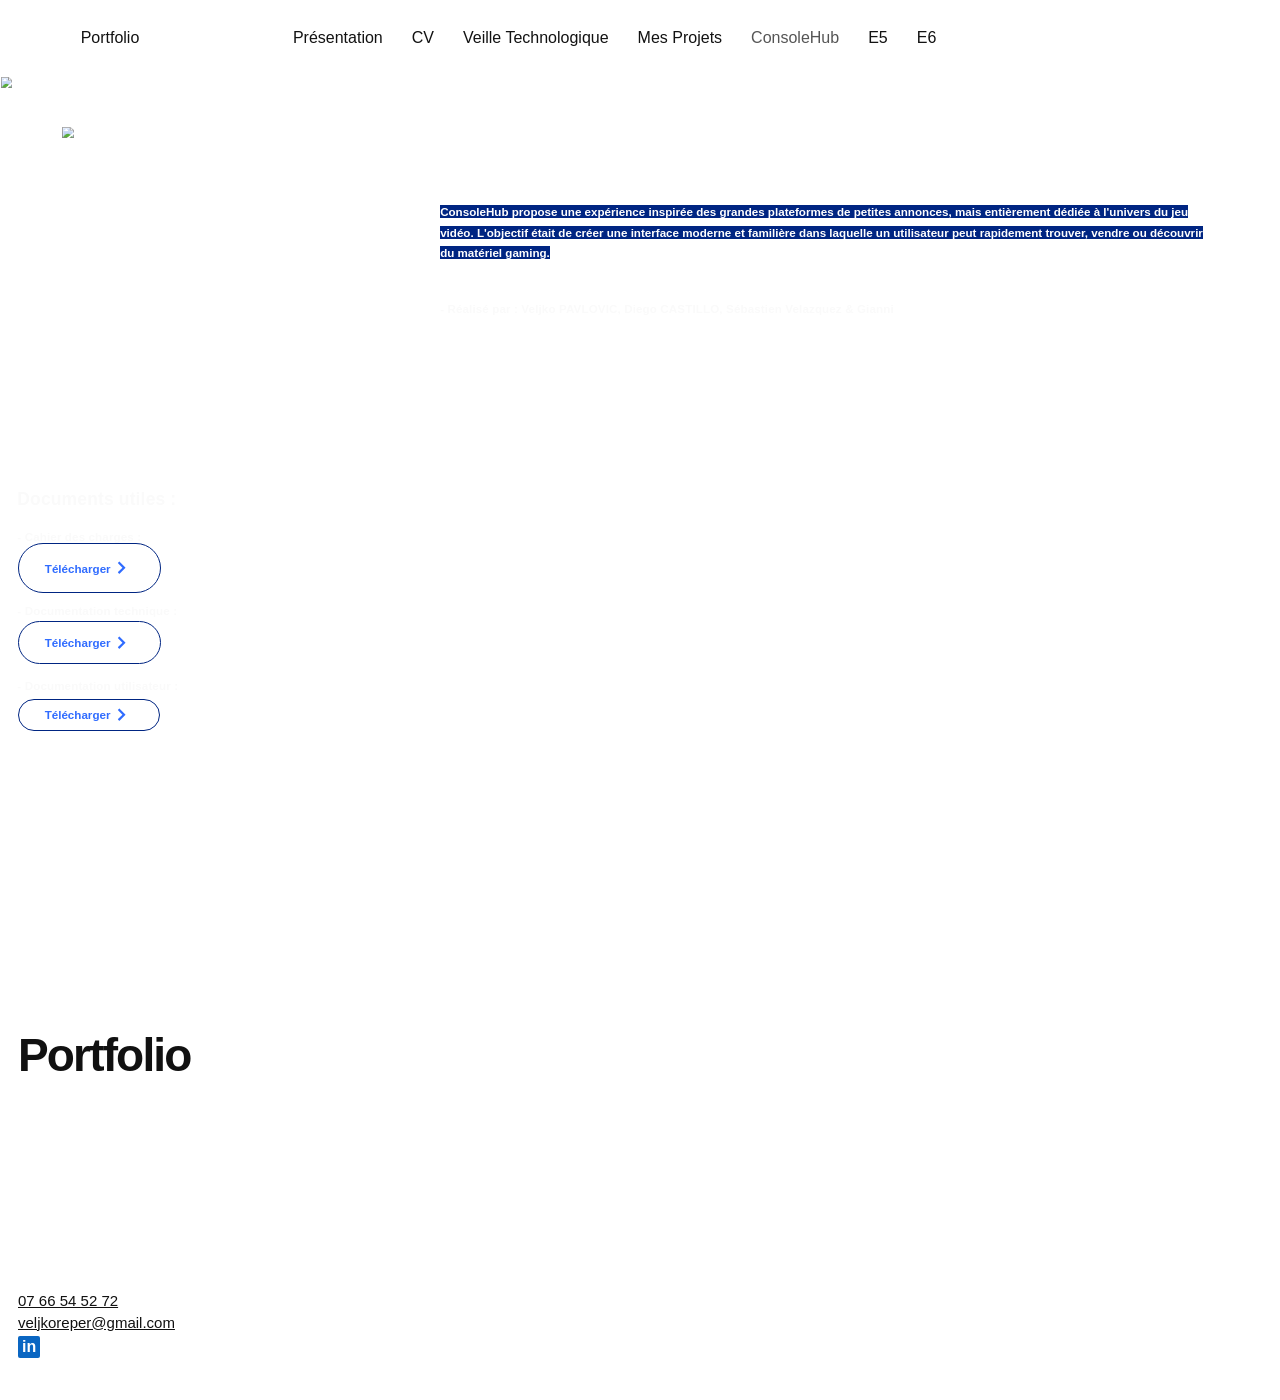
==== consolehub.html @ 5e4a65a6 "Ajouter les pages et les ressources du portfolio" ====
<!doctype html>
<html lang="fr">
<head>
  <meta charset="utf-8">
  <meta name="viewport" content="width=device-width, initial-scale=1">
  <title>ConsoleHub | Portfolio</title>
  <link rel="stylesheet" href="style.css">
  <script src="script.js" defer></script>
</head>
<body data-page="consolehub">
  <a class="skip" href="#contenu">Passer au contenu principal</a>
  <header class="site-header">
    <a class="brand" href="index.html">Portfolio</a>
    <button class="menu-toggle" aria-expanded="false" aria-controls="navigation" type="button" hidden>Menu</button>
    <nav id="navigation" aria-label="Navigation principale">
      <a href="index.html">Présentation</a>
      <a href="cv.html">CV</a>
      <a href="veille-technologique.html">Veille Technologique</a>
      <a href="mes-projets.html">Mes Projets</a>
      <a href="consolehub.html" aria-current="page">ConsoleHub</a>
      <details>
        <summary>E5</summary>
        <div class="submenu">
          <a href="entreprise.html">Présentation de l’entreprise</a>
          <a href="tableau-des-competences.html">Tableau des compétences</a>
        </div>
      </details>
      <details>
        <summary>E6</summary>
        <div class="submenu"><a href="missions.html">Missions</a></div>
      </details>
    </nav>
  </header>
  <main id="contenu" tabindex="-1">
    <h1 class="sr-only">ConsoleHub</h1>
    
    <section class="design-section" style="--section-h:1244px;--design-min:1762;background-color:rgba(0, 0, 0, 0)">
      <div class="design-stage">
        <div class="layout-item color layout-layer full-layer" style="--x:-632.5px;--y:0px;--w:1264.8px;--h:1244px">
  <div class="paint" style="background-color:rgb(255, 255, 255)"></div>
</div>
<div class="layout-item image layout-layer full-layer" style="--x:-632.5px;--y:0px;--w:1264.8px;--h:1244px">
  <img src="assets/media/illustration-dc05ee3cc.avif" alt="" style="background-color:rgba(0, 0, 0, 0);border-bottom:0px none rgb(0, 0, 0);border-left:0px none rgb(0, 0, 0);border-radius:0px;border-right:0px none rgb(0, 0, 0);border-top:0px none rgb(0, 0, 0);box-shadow:none;filter:none;object-fit:cover;object-position:50% 50%" decoding="async">
</div>
<div class="layout-item image" style="--row:690;--x:-796.6px;--y:69px;--w:600px;--h:295px">
  <img src="assets/media/illustration-bd08888b2.avif" alt="" style="background-color:rgba(0, 0, 0, 0);border-bottom:0px none rgb(0, 0, 0);border-left:0px none rgb(0, 0, 0);border-radius:0px;border-right:0px none rgb(0, 0, 0);border-top:0px none rgb(0, 0, 0);box-shadow:none;filter:none;object-fit:cover;object-position:50% 50%" decoding="async">
</div>
<div class="layout-item text" style="--row:1730;--x:-275.1px;--y:173px;--w:1057px;--h:86.4px">
  <div style="font-family:Arial, Helvetica, sans-serif;--font-size:10px;font-weight:400;font-style:normal;line-height:normal;letter-spacing:normal;text-align:start;text-decoration-line:none;text-transform:none;color:rgb(0, 0, 0);background-color:rgba(0, 0, 0, 0);white-space:normal;text-shadow:rgba(0, 0, 0, 0) 0px 0px 0px, rgba(0, 0, 0, 0) 0px 0px 0px;list-style-type:disc;padding-left:0px"><p style="font-family:madefor-text, helveticaneuew01-45ligh, helveticaneuew02-45ligh, helveticaneuew10-45ligh, sans-serif;--font-size:16px;line-height:28.8px;letter-spacing:-0.16px"><span style="font-weight:700"><span style="letter-spacing:normal"><span style="color:rgb(255, 255, 255)"><span style="background-color:rgb(0, 37, 130)">ConsoleHub propose une expérience inspirée des grandes plateformes de petites annonces, mais entièrement dédiée à l'univers du jeu vidéo. L'objectif était de créer une interface moderne et familière dans laquelle un utilisateur peut rapidement trouver, vendre ou découvrir du matériel gaming.</span></span></span></span></p></div>
</div>
<div class="layout-item text" style="--row:3104;--x:-275.1px;--y:310.4px;--w:675px;--h:21.6px">
  <div style="font-family:Arial, Helvetica, sans-serif;--font-size:10px;font-weight:400;font-style:normal;line-height:normal;letter-spacing:normal;text-align:start;text-decoration-line:none;text-transform:none;color:rgb(0, 0, 0);background-color:rgba(0, 0, 0, 0);white-space:normal;text-shadow:rgba(0, 0, 0, 0) 0px 0px 0px, rgba(0, 0, 0, 0) 0px 0px 0px;list-style-type:disc;padding-left:0px"><p style="font-family:familjen-grotesk, &quot;familjen grotesk&quot;, sans-serif;--font-size:16px;font-weight:700;line-height:20.8px;letter-spacing:-0.32px"><span style="color:rgb(250, 250, 250)"><span style="letter-spacing:0.16px"><span><span style="font-family:helvetica-w01-roman, helvetica-w02-roman, helvetica-lt-w10-roman, sans-serif">- Réalisé par : Veljko PAVLOVIC, Diego CASTILLO, Sébastien Velazquez &amp; Gianni</span></span></span></span></p></div>
</div>
<div class="layout-item text" style="--row:4640;--x:-857.1px;--y:464px;--w:1630px;--h:43.2px;--reveal-clip:polygon(0% 50%, 100% 50%, 100% 50%, 0% 50%)" data-motion="mask">
  <div style="font-family:Arial, Helvetica, sans-serif;--font-size:10px;font-weight:400;font-style:normal;line-height:normal;letter-spacing:normal;text-align:start;text-decoration-line:none;text-transform:none;color:rgb(0, 0, 0);background-color:rgba(0, 0, 0, 0);white-space:normal;text-shadow:rgba(0, 0, 0, 0) 0px 0px 0px, rgba(0, 0, 0, 0) 0px 0px 0px;list-style-type:disc;padding-left:0px"><p style="font-family:familjen-grotesk, &quot;familjen grotesk&quot;, sans-serif;--font-size:16px;font-weight:700;line-height:20.8px;letter-spacing:-0.32px"><span style="color:rgb(255, 255, 255)"><span style="letter-spacing:0.16px"><span><span style="font-family:helvetica-w01-roman, helvetica-w02-roman, helvetica-lt-w10-roman, sans-serif">ConsoleHub permet aux utilisateurs de publier et consulter des annonces de produits gaming, rechercher et filtrer des articles, ajouter des favoris et échanger directement avec les vendeurs grâce à une messagerie intégrée. Le site propose également des profils utilisateurs, un système d’avis et de notation ainsi qu’un système de signalement, le tout dans une interface moderne inspirée des plateformes de petites annonces.</span></span></span></span></p></div>
</div>
<div class="layout-item text" style="--row:5670;--x:-857.1px;--y:567px;--w:1630px;--h:32px">
  <div style="font-family:Arial, Helvetica, sans-serif;--font-size:10px;font-weight:400;font-style:normal;line-height:normal;letter-spacing:normal;text-align:start;text-decoration-line:none;text-transform:none;color:rgb(0, 0, 0);background-color:rgba(0, 0, 0, 0);white-space:normal;text-shadow:rgba(0, 0, 0, 0) 0px 0px 0px, rgba(0, 0, 0, 0) 0px 0px 0px;list-style-type:disc;padding-left:0px"><p style="font-family:familjen-grotesk, &quot;familjen grotesk&quot;, sans-serif;--font-size:24px;font-weight:700;line-height:31.2px;letter-spacing:-0.48px"><span style="color:rgb(250, 250, 250)"><span><span style="letter-spacing:0.24px"><span style="font-family:helvetica-w01-roman, helvetica-w02-roman, helvetica-lt-w10-roman, sans-serif">Documents utiles :</span></span></span></span></p></div>
</div>
<div class="layout-item text" style="--row:6230;--x:-857.1px;--y:623px;--w:372px;--h:21.6px">
  <div style="font-family:Arial, Helvetica, sans-serif;--font-size:10px;font-weight:400;font-style:normal;line-height:normal;letter-spacing:normal;text-align:start;text-decoration-line:none;text-transform:none;color:rgb(0, 0, 0);background-color:rgba(0, 0, 0, 0);white-space:normal;text-shadow:rgba(0, 0, 0, 0) 0px 0px 0px, rgba(0, 0, 0, 0) 0px 0px 0px;list-style-type:disc;padding-left:0px"><p style="font-family:familjen-grotesk, &quot;familjen grotesk&quot;, sans-serif;--font-size:16px;font-weight:700;line-height:20.8px;letter-spacing:-0.32px"><span style="color:rgb(250, 250, 250)"><span style="letter-spacing:0.16px"><span><span style="font-family:helvetica-w01-roman, helvetica-w02-roman, helvetica-lt-w10-roman, sans-serif">- Cahier des charges : </span></span></span></span></p></div>
</div>
<div class="layout-item button" style="--row:6429;--x:-856.7px;--y:642.9px;--w:197.4px;--h:69px">
  <a class="site-button" href="assets/documents/consolehub-cahier-des-charges.pdf" download style="background-color:rgb(255, 255, 255);border-bottom:1.6px solid rgb(0, 37, 130);border-left:1.6px solid rgb(0, 37, 130);border-radius:50px;border-right:1.6px solid rgb(0, 37, 130);border-top:1.6px solid rgb(0, 37, 130);box-shadow:none;color:#306cff;filter:none;font-family:helvetica-light, Arial, sans-serif;font-size:16px;font-style:normal;font-weight:700;letter-spacing:normal;line-height:normal;list-style-type:disc;object-fit:fill;object-position:50% 50%;padding-left:0px;text-align:start;text-decoration-line:none;text-shadow:none;text-transform:none;white-space:normal" aria-label="Télécharger">Télécharger<span class="button-icon" aria-hidden="true"><svg viewBox="0 0 60 60"><g><path d="M46.5 28.9L20.6 3c-.6-.6-1.6-.6-2.2 0l-4.8 4.8c-.6.6-.6 1.6 0 2.2l19.8 20-19.9 19.9c-.6.6-.6 1.6 0 2.2l4.8 4.8c.6.6 1.6.6 2.2 0l21-21 4.8-4.8c.8-.6.8-1.6.2-2.2z"></path></g></svg></span></a>
</div>
<div class="layout-item text" style="--row:7256;--x:-857.1px;--y:725.6px;--w:372px;--h:21.6px">
  <div style="font-family:Arial, Helvetica, sans-serif;--font-size:10px;font-weight:400;font-style:normal;line-height:normal;letter-spacing:normal;text-align:start;text-decoration-line:none;text-transform:none;color:rgb(0, 0, 0);background-color:rgba(0, 0, 0, 0);white-space:normal;text-shadow:rgba(0, 0, 0, 0) 0px 0px 0px, rgba(0, 0, 0, 0) 0px 0px 0px;list-style-type:disc;padding-left:0px"><p style="font-family:familjen-grotesk, &quot;familjen grotesk&quot;, sans-serif;--font-size:16px;font-weight:700;line-height:20.8px;letter-spacing:-0.32px"><span style="color:rgb(250, 250, 250)"><span style="letter-spacing:0.16px"><span><span style="font-family:helvetica-w01-roman, helvetica-w02-roman, helvetica-lt-w10-roman, sans-serif">- Documentation technique : </span></span></span></span></p></div>
</div>
<div class="layout-item button" style="--row:7506;--x:-856.5px;--y:750.6px;--w:196.5px;--h:58.4px">
  <a class="site-button" href="assets/documents/consolehub-documentation-technique.pdf" download style="background-color:rgb(255, 255, 255);border-bottom:1.6px solid rgb(0, 37, 130);border-left:1.6px solid rgb(0, 37, 130);border-radius:50px;border-right:1.6px solid rgb(0, 37, 130);border-top:1.6px solid rgb(0, 37, 130);box-shadow:none;color:#306cff;filter:none;font-family:helvetica-light, Arial, sans-serif;font-size:16px;font-style:normal;font-weight:700;letter-spacing:normal;line-height:normal;list-style-type:disc;object-fit:fill;object-position:50% 50%;padding-left:0px;text-align:start;text-decoration-line:none;text-shadow:none;text-transform:none;white-space:normal" aria-label="Télécharger">Télécharger<span class="button-icon" aria-hidden="true"><svg viewBox="0 0 60 60"><g><path d="M46.5 28.9L20.6 3c-.6-.6-1.6-.6-2.2 0l-4.8 4.8c-.6.6-.6 1.6 0 2.2l19.8 20-19.9 19.9c-.6.6-.6 1.6 0 2.2l4.8 4.8c.6.6 1.6.6 2.2 0l21-21 4.8-4.8c.8-.6.8-1.6.2-2.2z"></path></g></svg></span></a>
</div>
<div class="layout-item text" style="--row:8282;--x:-857.1px;--y:828.2px;--w:372px;--h:21.6px">
  <div style="font-family:Arial, Helvetica, sans-serif;--font-size:10px;font-weight:400;font-style:normal;line-height:normal;letter-spacing:normal;text-align:start;text-decoration-line:none;text-transform:none;color:rgb(0, 0, 0);background-color:rgba(0, 0, 0, 0);white-space:normal;text-shadow:rgba(0, 0, 0, 0) 0px 0px 0px, rgba(0, 0, 0, 0) 0px 0px 0px;list-style-type:disc;padding-left:0px"><p style="font-family:familjen-grotesk, &quot;familjen grotesk&quot;, sans-serif;--font-size:16px;font-weight:700;line-height:20.8px;letter-spacing:-0.32px"><span style="color:rgb(250, 250, 250)"><span style="letter-spacing:0.16px"><span><span style="font-family:helvetica-w01-roman, helvetica-w02-roman, helvetica-lt-w10-roman, sans-serif">- Documentation utilisateur : </span></span></span></span></p></div>
</div>
<div class="layout-item button" style="--row:8572;--x:-855.8px;--y:857.2px;--w:195.1px;--h:44.4px">
  <a class="site-button" href="assets/documents/consolehub-documentation-utilisateur.pdf" download style="background-color:rgb(255, 255, 255);border-bottom:1.6px solid rgb(0, 37, 130);border-left:1.6px solid rgb(0, 37, 130);border-radius:50px;border-right:1.6px solid rgb(0, 37, 130);border-top:1.6px solid rgb(0, 37, 130);box-shadow:none;color:#306cff;filter:none;font-family:helvetica-light, Arial, sans-serif;font-size:16px;font-style:normal;font-weight:700;letter-spacing:normal;line-height:normal;list-style-type:disc;object-fit:fill;object-position:50% 50%;padding-left:0px;text-align:start;text-decoration-line:none;text-shadow:none;text-transform:none;white-space:normal" aria-label="Télécharger">Télécharger<span class="button-icon" aria-hidden="true"><svg viewBox="0 0 60 60"><g><path d="M46.5 28.9L20.6 3c-.6-.6-1.6-.6-2.2 0l-4.8 4.8c-.6.6-.6 1.6 0 2.2l19.8 20-19.9 19.9c-.6.6-.6 1.6 0 2.2l4.8 4.8c.6.6 1.6.6 2.2 0l21-21 4.8-4.8c.8-.6.8-1.6.2-2.2z"></path></g></svg></span></a>
</div>
      </div>
      
    </section>
  </main>
  <footer class="site-footer">
    <a class="footer-brand" href="index.html">Portfolio</a>
    <address>
      <a href="tel:+33766545272">07 66 54 52 72</a>
      <a href="mailto:veljkoreper@gmail.com">veljkoreper@gmail.com</a>
      <a class="linkedin" href="https://www.linkedin.com/in/veljko-pavlovic-36444b308" aria-label="LinkedIn">in</a>
    </address>
  </footer>
</body>
</html>
---- style.css ----
@font-face {
  font-family: madefor-text;
  src: url("assets/fonts/madefor-text.woff2") format("woff2");
  font-weight: 100 900;
  font-display: swap;
}
@font-face {
  font-family: madefor-text-mediumbold;
  src: url("assets/fonts/madefor-text.woff2") format("woff2");
  font-weight: 500 900;
  font-display: swap;
}
@font-face {
  font-family: familjen-grotesk;
  src: url("assets/fonts/familjen-grotesk.woff2") format("woff2");
  font-weight: 400 700;
  font-display: swap;
}
@font-face {
  font-family: helvetica-w01-roman;
  src: url("assets/fonts/helvetica-roman.woff2") format("woff2");
  font-display: swap;
}
@font-face {
  font-family: helvetica-light;
  src: url("assets/fonts/helvetica-light.woff2") format("woff2");
  font-display: swap;
}
@font-face {
  font-family: avenir-light;
  src: url("assets/fonts/avenir-light.woff2") format("woff2");
  font-display: swap;
}
@font-face {
  font-family: alfabet;
  src: url("assets/fonts/alfabet.woff2") format("woff2");
  font-display: swap;
}
@font-face {
  font-family: wfont_a9ff3b_88119413f76a4700a45a5d8cf83cc00e;
  src: url("assets/fonts/homelab.woff2") format("woff2");
  font-display: swap;
}
:root {
  color: #121212;
  background: #fff;
  font-family: madefor-text, "Segoe UI", Arial, sans-serif;
  --header-side: clamp(18px, 6.3vw, 104px);
  --focus: #0a61aa;
  --motion-time: 700ms;
}
* { box-sizing: border-box; }
body { margin: 0; }
[hidden] { display: none !important; }
:focus-visible { outline: 2px solid var(--focus); outline-offset: 4px; }
a { color: inherit; }
button, summary { cursor: pointer; font: inherit; }
svg { display: block; }
.sr-only, .skip:not(:focus) {
  position: absolute; width: 1px; height: 1px; overflow: hidden;
  clip-path: inset(50%); white-space: nowrap;
}
.skip:focus {
  position: absolute; z-index: 10; inset: 8px auto auto 8px;
  padding: 12px; background: #fff;
}
.site-header {
  position: relative; z-index: 5; background: #fff;
  display: flex; align-items: center; column-gap: clamp(42px, 12vw, 195px);
  min-height: 76px; padding: 18px var(--header-side);
}
.brand, .site-header nav a, .site-header summary {
  text-decoration: none; white-space: nowrap;
  transition: color 180ms ease;
}
.site-header nav a:hover, .site-header nav a[aria-current], .site-header summary:hover,
.site-header details:has([aria-current]) summary { color: #555; }
.site-header nav { display: flex; flex-wrap: wrap; gap: 12px 29px; align-items: center; }
.site-header details { position: relative; }
.site-header summary { list-style: none; }
.site-header summary::-webkit-details-marker { display: none; }
.submenu {
  position: absolute; top: calc(100% + 13px); right: 0;
  background: #fff; box-shadow: 0 5px 18px #0002;
  padding: 7px 0; min-width: 130px; z-index: 1;
}
.submenu a { display: block; padding: 9px 15px; }
.submenu a:hover { background: #f8f8f8; }
.menu-toggle { border: 1px solid #ccc; background: #fff; padding: 7px 12px; border-radius: 4px; }
.design-section { position: relative; overflow: clip; }
.design-stage {
  position: relative; width: 100%; height: var(--section-h);
  isolation: isolate; zoom: var(--stage-zoom, 1);
}
.layout-item {
  position: absolute;
  left: calc(50% + var(--x)); top: var(--y);
  width: var(--w); height: var(--h);
}
.layout-layer { z-index: -1; pointer-events: none; }
.full-layer { left: 0; width: 100%; }
.layout-item :is(img, video, object, .paint, .shape-fill, .vector, .photo-button) {
  display: block; width: 100%; height: 100%;
}
.layout-item svg { width: 100%; height: 100%; }
.layout-item :is(img, video) { object-fit: cover; }
body[data-page="accueil"] .layout-item.image:not(.layout-layer) {
  border: 2px solid #fff; border-radius: 4px; box-shadow: 0 8px 22px #0009;
}
@media (min-width: 701px) {
  body[data-page="missions"] .design-section:first-of-type .layout-item.image:not(.layout-layer) {
    left: clamp(12px, calc(50% + var(--x)), calc(100% - var(--w) - 12px));
  }
}
.layout-item.text { line-height: normal; }
.layout-item.text :is(h1,h2,h3,h4,h5,h6,p,ul,ol,li,blockquote) { margin: 0; }
.layout-item.text [style*="--font-size"], .project-mobile [style*="--font-size"] {
  font-size: min(var(--font-size), var(--font-limit, 250px));
}
.layout-item.text :is(ul,ol) { padding-inline-start: 1.2em; }
.layout-item.text a:hover { text-decoration: underline; }
.site-button {
  display: flex; align-items: center; justify-content: center; gap: .35em;
  width: 100%; height: 100%; padding: 0 8px;
  transition: filter 170ms ease, transform 170ms ease;
  text-decoration: none;
}
a.site-button:hover { filter: brightness(1.12); transform: translateY(-1px); }
.site-button > svg, .site-button .button-icon { width: 1.15em; height: 1.15em; }
.site-button[download] svg path { fill: currentColor; }
.photo-button { padding: 0; border: 0; background: transparent; cursor: zoom-in; }
.photo-button img { transition: filter 250ms ease; }
.photo-button:hover img { filter: brightness(.88); }
.site-footer {
  min-height: 420px; padding: 48px 18px 42px; color: #111;
  display: flex; flex-direction: column; justify-content: space-between;
}
.footer-brand { width: fit-content; text-decoration: none; font-size: 46px; font-weight: 650; letter-spacing: -.04em; }
.site-footer address { display: flex; flex-direction: column; gap: 5px; align-items: flex-start; font-size: 15px; font-style: normal; }
.linkedin { background: #0a66c2; color: #fff; font: 700 16px Arial,sans-serif; text-decoration: none; padding: 2px 4px; border-radius: 2px; }
.project-mobile { display: none; }

[data-motion] {
  transition: opacity var(--motion-time) ease, transform var(--motion-time) cubic-bezier(.2,.75,.23,1), clip-path var(--motion-time) cubic-bezier(.2,.75,.23,1);
}
[data-motion].waiting { opacity: 0; }
[data-motion="mask"].waiting { clip-path: var(--reveal-clip); transform: translateY(var(--reveal-y, 0)); }
[data-motion="mask"] { clip-path: polygon(0 0,100% 0,100% 100%,0 100%); }
[data-motion="flip"].waiting { transform: perspective(650px) rotateX(var(--tilt, -90deg)); transform-origin: center top; }
[data-motion="slide"].waiting { transform: translateX(var(--shift, -44px)); }
[data-motion="zoom"].waiting { transform: scale(.91); }
[data-motion="fade"].waiting { transform: translateY(13px); }

.lightbox {
  width: min(100%, 1240px); height: min(100%, 900px); max-height: 100%; max-width: 100%;
  padding: clamp(20px, 5vw, 64px); border: 0; background: #161616;
  color: #fff; overflow: hidden;
}
.lightbox[open] { display: grid; grid-template-columns: auto minmax(0, 1fr) auto; align-items: center; gap: 12px; }
.lightbox::backdrop { background: #090909db; }
.lightbox form { display: contents; }
.lightbox figure { display: grid; justify-items: center; grid-template-rows: minmax(0,1fr) auto; margin: 0; height: 100%; min-height: 0; }
.lightbox img { display: block; width: 100%; height: 100%; object-fit: contain; }
.lightbox figcaption { margin-top: 8px; }
.lightbox button { background: transparent; color: white; border: 0; font-size: 36px; line-height: 1; }
.close-photo { position: absolute; top: 12px; right: 16px; }
body:has(.lightbox[open]) { overflow: hidden; }

@media (max-width: 860px) {
  .site-header { min-height: 62px; flex-wrap: wrap; justify-content: space-between; gap: 12px; }
  .site-header nav { width: 100%; flex-direction: column; align-items: flex-start; gap: 15px; padding: 10px 0; }
  .submenu { position: static; box-shadow: none; padding: 5px 0 0 12px; }
  .submenu a { padding: 7px 4px; }
}
@media (max-width: 700px) {
  .design-stage {
    --font-limit: 34px;
    height: auto; min-height: 0; padding: 27px 19px; zoom: 1;
    display: flex; flex-direction: column; align-items: center; gap: 15px;
  }
  .layout-item {
    position: relative; left: auto; top: auto; width: min(100%,var(--w)); height: auto;
    max-width: 100%; order: var(--row, 0); flex: 0 0 auto;
  }
  .layout-item.image img { height: auto; max-height: 460px; object-fit: contain; }
  .layout-item.image.gallery-photo img { max-height: 75vh; }
  .layout-item.frame { height: min(620px, 75vh); }
  .layout-item.svg { aspect-ratio: auto; width: min(12vw,var(--w)); height: min(10vw,var(--h)); }
  .layout-item.shape, .layout-layer:not(.full-layer) { display: none; }
  .layout-item.button { height: max(42px, var(--h)); width: min(100%, max(var(--w), 145px)); align-self: center; }
  .layout-item.button:has(span.site-button) { display: none; }
  .layout-layer.full-layer {
    position: absolute; inset: 0; width: 100%; height: 100%; max-width: none;
  }
  .layout-layer.full-layer img { height: 100%; max-height: none; object-fit: cover; }
  .media-banner .design-stage { min-height: clamp(150px, 36vw, 320px); }
  body[data-page="consolehub"] .design-stage { background: #111; }
  body[data-page="consolehub"] .layout-layer.full-layer.image { opacity: .38; }
  .project-section .design-stage { display: none; }
  .project-mobile { display: block; padding: 28px 18px; --font-limit: 30px; }
  .project-grid { display: grid; grid-template-columns: repeat(2, minmax(0,1fr)); gap: 10px; }
  .project-cell {
    position: relative; display: grid; place-items: center; aspect-ratio: 4/3;
    background: #002582; color: #fff; text-decoration: none; font-weight: bold; overflow: hidden;
  }
  .project-cell img { position: absolute; inset: 0; width: 100%; height: 100%; object-fit: cover; }
  .project-cell span { z-index: 1; text-shadow: 0 1px 7px #000; }
  .project-cell.empty { background: #f4f4f4; }
  .site-footer { min-height: 260px; }
  .footer-brand { font-size: 35px; }
}
@media (prefers-reduced-motion: reduce) {
  *, *::before, *::after { animation: none !important; transition: none !important; }
  [data-motion].waiting { opacity: 1; clip-path: none; transform: none; }
}
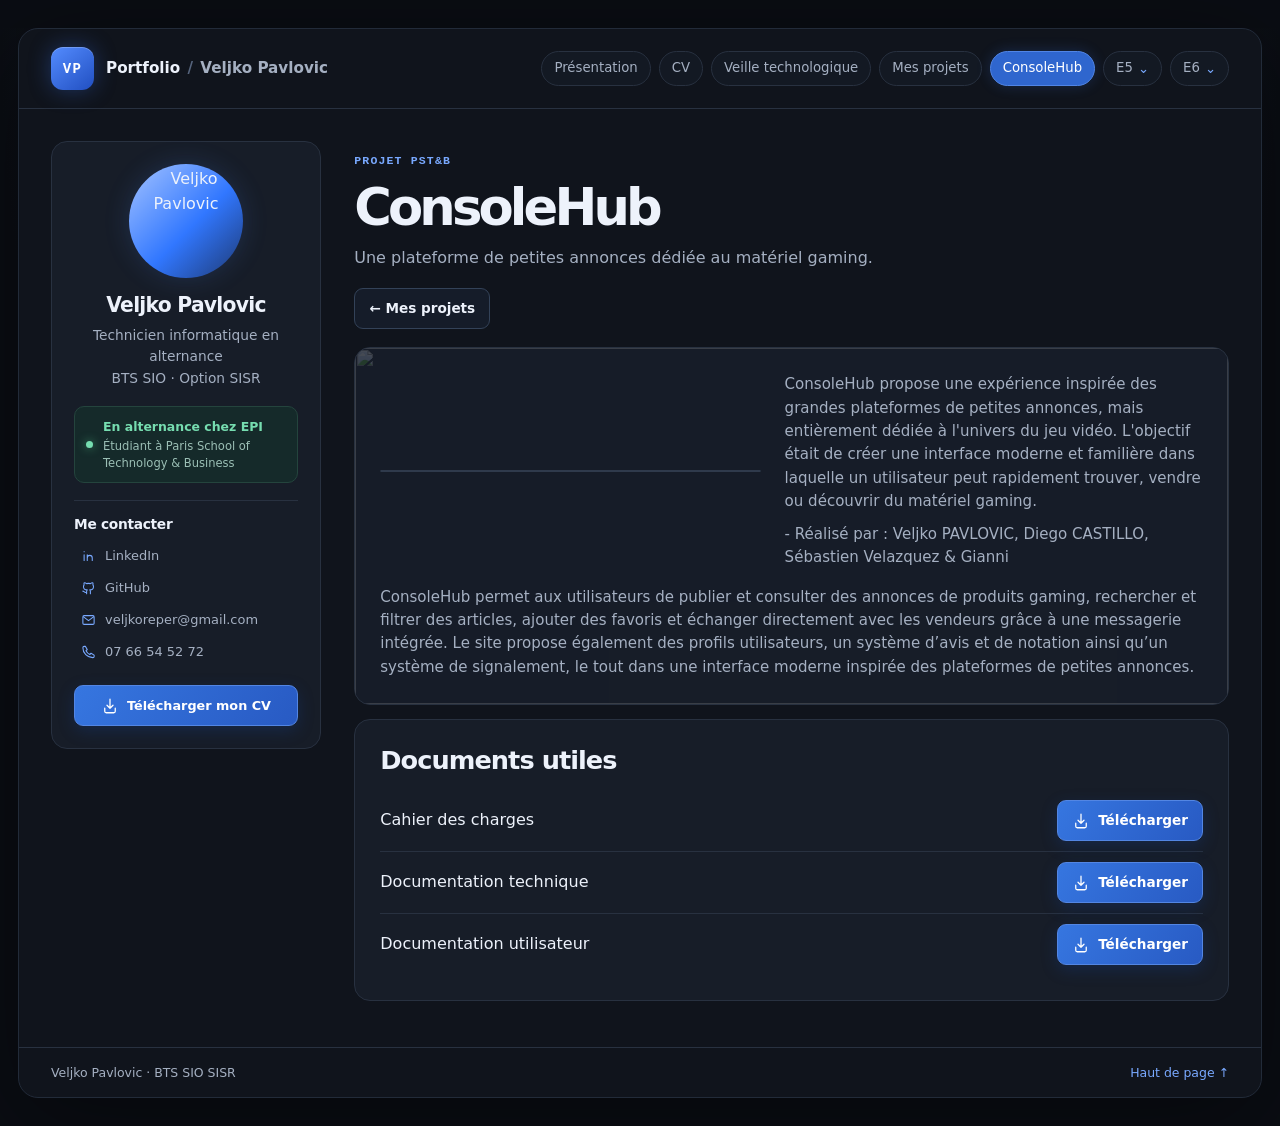
==== commit ee4a3b1f: "Publier la refonte du portfolio et les visuels contextualisés" ====
--- a/consolehub.html
+++ b/consolehub.html
@@ -3,89 +3,63 @@
 <head>
   <meta charset="utf-8">
   <meta name="viewport" content="width=device-width, initial-scale=1">
-  <title>ConsoleHub | Portfolio</title>
+  <meta name="theme-color" content="#0a0d13">
+  <meta name="description" content="Portfolio de Veljko Pavlovic, alternant technicien informatique et étudiant en BTS SIO option SISR.">
+  <title>ConsoleHub | Veljko Pavlovic</title>
   <link rel="stylesheet" href="style.css">
   <script src="script.js" defer></script>
 </head>
-<body data-page="consolehub">
-  <a class="skip" href="#contenu">Passer au contenu principal</a>
-  <header class="site-header">
-    <a class="brand" href="index.html">Portfolio</a>
-    <button class="menu-toggle" aria-expanded="false" aria-controls="navigation" type="button" hidden>Menu</button>
-    <nav id="navigation" aria-label="Navigation principale">
-      <a href="index.html">Présentation</a>
-      <a href="cv.html">CV</a>
-      <a href="veille-technologique.html">Veille Technologique</a>
-      <a href="mes-projets.html">Mes Projets</a>
-      <a href="consolehub.html" aria-current="page">ConsoleHub</a>
-      <details>
-        <summary>E5</summary>
-        <div class="submenu">
-          <a href="entreprise.html">Présentation de l’entreprise</a>
-          <a href="tableau-des-competences.html">Tableau des compétences</a>
-        </div>
-      </details>
-      <details>
-        <summary>E6</summary>
-        <div class="submenu"><a href="missions.html">Missions</a></div>
-      </details>
-    </nav>
-  </header>
-  <main id="contenu" tabindex="-1">
-    <h1 class="sr-only">ConsoleHub</h1>
-    
-    <section class="design-section" style="--section-h:1244px;--design-min:1762;background-color:rgba(0, 0, 0, 0)">
-      <div class="design-stage">
-        <div class="layout-item color layout-layer full-layer" style="--x:-632.5px;--y:0px;--w:1264.8px;--h:1244px">
-  <div class="paint" style="background-color:rgb(255, 255, 255)"></div>
-</div>
-<div class="layout-item image layout-layer full-layer" style="--x:-632.5px;--y:0px;--w:1264.8px;--h:1244px">
-  <img src="assets/media/illustration-dc05ee3cc.avif" alt="" style="background-color:rgba(0, 0, 0, 0);border-bottom:0px none rgb(0, 0, 0);border-left:0px none rgb(0, 0, 0);border-radius:0px;border-right:0px none rgb(0, 0, 0);border-top:0px none rgb(0, 0, 0);box-shadow:none;filter:none;object-fit:cover;object-position:50% 50%" decoding="async">
-</div>
-<div class="layout-item image" style="--row:690;--x:-796.6px;--y:69px;--w:600px;--h:295px">
-  <img src="assets/media/illustration-bd08888b2.avif" alt="" style="background-color:rgba(0, 0, 0, 0);border-bottom:0px none rgb(0, 0, 0);border-left:0px none rgb(0, 0, 0);border-radius:0px;border-right:0px none rgb(0, 0, 0);border-top:0px none rgb(0, 0, 0);box-shadow:none;filter:none;object-fit:cover;object-position:50% 50%" decoding="async">
-</div>
-<div class="layout-item text" style="--row:1730;--x:-275.1px;--y:173px;--w:1057px;--h:86.4px">
-  <div style="font-family:Arial, Helvetica, sans-serif;--font-size:10px;font-weight:400;font-style:normal;line-height:normal;letter-spacing:normal;text-align:start;text-decoration-line:none;text-transform:none;color:rgb(0, 0, 0);background-color:rgba(0, 0, 0, 0);white-space:normal;text-shadow:rgba(0, 0, 0, 0) 0px 0px 0px, rgba(0, 0, 0, 0) 0px 0px 0px;list-style-type:disc;padding-left:0px"><p style="font-family:madefor-text, helveticaneuew01-45ligh, helveticaneuew02-45ligh, helveticaneuew10-45ligh, sans-serif;--font-size:16px;line-height:28.8px;letter-spacing:-0.16px"><span style="font-weight:700"><span style="letter-spacing:normal"><span style="color:rgb(255, 255, 255)"><span style="background-color:rgb(0, 37, 130)">ConsoleHub propose une expérience inspirée des grandes plateformes de petites annonces, mais entièrement dédiée à l'univers du jeu vidéo. L'objectif était de créer une interface moderne et familière dans laquelle un utilisateur peut rapidement trouver, vendre ou découvrir du matériel gaming.</span></span></span></span></p></div>
-</div>
-<div class="layout-item text" style="--row:3104;--x:-275.1px;--y:310.4px;--w:675px;--h:21.6px">
-  <div style="font-family:Arial, Helvetica, sans-serif;--font-size:10px;font-weight:400;font-style:normal;line-height:normal;letter-spacing:normal;text-align:start;text-decoration-line:none;text-transform:none;color:rgb(0, 0, 0);background-color:rgba(0, 0, 0, 0);white-space:normal;text-shadow:rgba(0, 0, 0, 0) 0px 0px 0px, rgba(0, 0, 0, 0) 0px 0px 0px;list-style-type:disc;padding-left:0px"><p style="font-family:familjen-grotesk, &quot;familjen grotesk&quot;, sans-serif;--font-size:16px;font-weight:700;line-height:20.8px;letter-spacing:-0.32px"><span style="color:rgb(250, 250, 250)"><span style="letter-spacing:0.16px"><span><span style="font-family:helvetica-w01-roman, helvetica-w02-roman, helvetica-lt-w10-roman, sans-serif">- Réalisé par : Veljko PAVLOVIC, Diego CASTILLO, Sébastien Velazquez &amp; Gianni</span></span></span></span></p></div>
-</div>
-<div class="layout-item text" style="--row:4640;--x:-857.1px;--y:464px;--w:1630px;--h:43.2px;--reveal-clip:polygon(0% 50%, 100% 50%, 100% 50%, 0% 50%)" data-motion="mask">
-  <div style="font-family:Arial, Helvetica, sans-serif;--font-size:10px;font-weight:400;font-style:normal;line-height:normal;letter-spacing:normal;text-align:start;text-decoration-line:none;text-transform:none;color:rgb(0, 0, 0);background-color:rgba(0, 0, 0, 0);white-space:normal;text-shadow:rgba(0, 0, 0, 0) 0px 0px 0px, rgba(0, 0, 0, 0) 0px 0px 0px;list-style-type:disc;padding-left:0px"><p style="font-family:familjen-grotesk, &quot;familjen grotesk&quot;, sans-serif;--font-size:16px;font-weight:700;line-height:20.8px;letter-spacing:-0.32px"><span style="color:rgb(255, 255, 255)"><span style="letter-spacing:0.16px"><span><span style="font-family:helvetica-w01-roman, helvetica-w02-roman, helvetica-lt-w10-roman, sans-serif">ConsoleHub permet aux utilisateurs de publier et consulter des annonces de produits gaming, rechercher et filtrer des articles, ajouter des favoris et échanger directement avec les vendeurs grâce à une messagerie intégrée. Le site propose également des profils utilisateurs, un système d’avis et de notation ainsi qu’un système de signalement, le tout dans une interface moderne inspirée des plateformes de petites annonces.</span></span></span></span></p></div>
-</div>
-<div class="layout-item text" style="--row:5670;--x:-857.1px;--y:567px;--w:1630px;--h:32px">
-  <div style="font-family:Arial, Helvetica, sans-serif;--font-size:10px;font-weight:400;font-style:normal;line-height:normal;letter-spacing:normal;text-align:start;text-decoration-line:none;text-transform:none;color:rgb(0, 0, 0);background-color:rgba(0, 0, 0, 0);white-space:normal;text-shadow:rgba(0, 0, 0, 0) 0px 0px 0px, rgba(0, 0, 0, 0) 0px 0px 0px;list-style-type:disc;padding-left:0px"><p style="font-family:familjen-grotesk, &quot;familjen grotesk&quot;, sans-serif;--font-size:24px;font-weight:700;line-height:31.2px;letter-spacing:-0.48px"><span style="color:rgb(250, 250, 250)"><span><span style="letter-spacing:0.24px"><span style="font-family:helvetica-w01-roman, helvetica-w02-roman, helvetica-lt-w10-roman, sans-serif">Documents utiles :</span></span></span></span></p></div>
-</div>
-<div class="layout-item text" style="--row:6230;--x:-857.1px;--y:623px;--w:372px;--h:21.6px">
-  <div style="font-family:Arial, Helvetica, sans-serif;--font-size:10px;font-weight:400;font-style:normal;line-height:normal;letter-spacing:normal;text-align:start;text-decoration-line:none;text-transform:none;color:rgb(0, 0, 0);background-color:rgba(0, 0, 0, 0);white-space:normal;text-shadow:rgba(0, 0, 0, 0) 0px 0px 0px, rgba(0, 0, 0, 0) 0px 0px 0px;list-style-type:disc;padding-left:0px"><p style="font-family:familjen-grotesk, &quot;familjen grotesk&quot;, sans-serif;--font-size:16px;font-weight:700;line-height:20.8px;letter-spacing:-0.32px"><span style="color:rgb(250, 250, 250)"><span style="letter-spacing:0.16px"><span><span style="font-family:helvetica-w01-roman, helvetica-w02-roman, helvetica-lt-w10-roman, sans-serif">- Cahier des charges : </span></span></span></span></p></div>
-</div>
-<div class="layout-item button" style="--row:6429;--x:-856.7px;--y:642.9px;--w:197.4px;--h:69px">
-  <a class="site-button" href="assets/documents/consolehub-cahier-des-charges.pdf" download style="background-color:rgb(255, 255, 255);border-bottom:1.6px solid rgb(0, 37, 130);border-left:1.6px solid rgb(0, 37, 130);border-radius:50px;border-right:1.6px solid rgb(0, 37, 130);border-top:1.6px solid rgb(0, 37, 130);box-shadow:none;color:#306cff;filter:none;font-family:helvetica-light, Arial, sans-serif;font-size:16px;font-style:normal;font-weight:700;letter-spacing:normal;line-height:normal;list-style-type:disc;object-fit:fill;object-position:50% 50%;padding-left:0px;text-align:start;text-decoration-line:none;text-shadow:none;text-transform:none;white-space:normal" aria-label="Télécharger">Télécharger<span class="button-icon" aria-hidden="true"><svg viewBox="0 0 60 60"><g><path d="M46.5 28.9L20.6 3c-.6-.6-1.6-.6-2.2 0l-4.8 4.8c-.6.6-.6 1.6 0 2.2l19.8 20-19.9 19.9c-.6.6-.6 1.6 0 2.2l4.8 4.8c.6.6 1.6.6 2.2 0l21-21 4.8-4.8c.8-.6.8-1.6.2-2.2z"></path></g></svg></span></a>
-</div>
-<div class="layout-item text" style="--row:7256;--x:-857.1px;--y:725.6px;--w:372px;--h:21.6px">
-  <div style="font-family:Arial, Helvetica, sans-serif;--font-size:10px;font-weight:400;font-style:normal;line-height:normal;letter-spacing:normal;text-align:start;text-decoration-line:none;text-transform:none;color:rgb(0, 0, 0);background-color:rgba(0, 0, 0, 0);white-space:normal;text-shadow:rgba(0, 0, 0, 0) 0px 0px 0px, rgba(0, 0, 0, 0) 0px 0px 0px;list-style-type:disc;padding-left:0px"><p style="font-family:familjen-grotesk, &quot;familjen grotesk&quot;, sans-serif;--font-size:16px;font-weight:700;line-height:20.8px;letter-spacing:-0.32px"><span style="color:rgb(250, 250, 250)"><span style="letter-spacing:0.16px"><span><span style="font-family:helvetica-w01-roman, helvetica-w02-roman, helvetica-lt-w10-roman, sans-serif">- Documentation technique : </span></span></span></span></p></div>
-</div>
-<div class="layout-item button" style="--row:7506;--x:-856.5px;--y:750.6px;--w:196.5px;--h:58.4px">
-  <a class="site-button" href="assets/documents/consolehub-documentation-technique.pdf" download style="background-color:rgb(255, 255, 255);border-bottom:1.6px solid rgb(0, 37, 130);border-left:1.6px solid rgb(0, 37, 130);border-radius:50px;border-right:1.6px solid rgb(0, 37, 130);border-top:1.6px solid rgb(0, 37, 130);box-shadow:none;color:#306cff;filter:none;font-family:helvetica-light, Arial, sans-serif;font-size:16px;font-style:normal;font-weight:700;letter-spacing:normal;line-height:normal;list-style-type:disc;object-fit:fill;object-position:50% 50%;padding-left:0px;text-align:start;text-decoration-line:none;text-shadow:none;text-transform:none;white-space:normal" aria-label="Télécharger">Télécharger<span class="button-icon" aria-hidden="true"><svg viewBox="0 0 60 60"><g><path d="M46.5 28.9L20.6 3c-.6-.6-1.6-.6-2.2 0l-4.8 4.8c-.6.6-.6 1.6 0 2.2l19.8 20-19.9 19.9c-.6.6-.6 1.6 0 2.2l4.8 4.8c.6.6 1.6.6 2.2 0l21-21 4.8-4.8c.8-.6.8-1.6.2-2.2z"></path></g></svg></span></a>
-</div>
-<div class="layout-item text" style="--row:8282;--x:-857.1px;--y:828.2px;--w:372px;--h:21.6px">
-  <div style="font-family:Arial, Helvetica, sans-serif;--font-size:10px;font-weight:400;font-style:normal;line-height:normal;letter-spacing:normal;text-align:start;text-decoration-line:none;text-transform:none;color:rgb(0, 0, 0);background-color:rgba(0, 0, 0, 0);white-space:normal;text-shadow:rgba(0, 0, 0, 0) 0px 0px 0px, rgba(0, 0, 0, 0) 0px 0px 0px;list-style-type:disc;padding-left:0px"><p style="font-family:familjen-grotesk, &quot;familjen grotesk&quot;, sans-serif;--font-size:16px;font-weight:700;line-height:20.8px;letter-spacing:-0.32px"><span style="color:rgb(250, 250, 250)"><span style="letter-spacing:0.16px"><span><span style="font-family:helvetica-w01-roman, helvetica-w02-roman, helvetica-lt-w10-roman, sans-serif">- Documentation utilisateur : </span></span></span></span></p></div>
-</div>
-<div class="layout-item button" style="--row:8572;--x:-855.8px;--y:857.2px;--w:195.1px;--h:44.4px">
-  <a class="site-button" href="assets/documents/consolehub-documentation-utilisateur.pdf" download style="background-color:rgb(255, 255, 255);border-bottom:1.6px solid rgb(0, 37, 130);border-left:1.6px solid rgb(0, 37, 130);border-radius:50px;border-right:1.6px solid rgb(0, 37, 130);border-top:1.6px solid rgb(0, 37, 130);box-shadow:none;color:#306cff;filter:none;font-family:helvetica-light, Arial, sans-serif;font-size:16px;font-style:normal;font-weight:700;letter-spacing:normal;line-height:normal;list-style-type:disc;object-fit:fill;object-position:50% 50%;padding-left:0px;text-align:start;text-decoration-line:none;text-shadow:none;text-transform:none;white-space:normal" aria-label="Télécharger">Télécharger<span class="button-icon" aria-hidden="true"><svg viewBox="0 0 60 60"><g><path d="M46.5 28.9L20.6 3c-.6-.6-1.6-.6-2.2 0l-4.8 4.8c-.6.6-.6 1.6 0 2.2l19.8 20-19.9 19.9c-.6.6-.6 1.6 0 2.2l4.8 4.8c.6.6 1.6.6 2.2 0l21-21 4.8-4.8c.8-.6.8-1.6.2-2.2z"></path></g></svg></span></a>
-</div>
+<body>
+  <a class="skip-link" href="#contenu">Passer au contenu principal</a>
+  
+  <div class="frame" id="portfolio">
+    <header class="top">
+      <a class="brand" href="index.html"><span class="monogram" aria-hidden="true">VP</span><span>Portfolio<span class="brand-divider"> / </span><strong>Veljko Pavlovic</strong></span></a>
+      <nav aria-label="Navigation principale"><a href="index.html">Présentation</a><a href="cv.html">CV</a><a href="veille-technologique.html">Veille technologique</a><a href="mes-projets.html">Mes projets</a><a href="consolehub.html" aria-current="page">ConsoleHub</a><details class="nav-group">
+          <summary aria-controls="menu-e5">E5<span aria-hidden="true">⌄</span></summary>
+          <div class="nav-panel" id="menu-e5">
+            <div class="nav-panel-content"><a href="entreprise.html">Présentation de l’entreprise</a><a href="tableau-des-competences.html">Tableau des compétences</a></div>
+          </div>
+        </details><details class="nav-group">
+          <summary aria-controls="menu-e6">E6<span aria-hidden="true">⌄</span></summary>
+          <div class="nav-panel" id="menu-e6">
+            <div class="nav-panel-content"><a href="missions.html">Missions</a></div>
+          </div>
+        </details></nav>
+    </header>
+    <div class="layout">
+      <aside class="profile" aria-label="Profil de Veljko Pavlovic">
+      <div class="profile-main">
+        <div class="portrait"><img src="assets/media/illustration-1d16527b7.avif" alt="Veljko Pavlovic" decoding="async" fetchpriority="high"></div>
+        <div><h2>Veljko Pavlovic</h2><p>Technicien informatique en alternance<br>BTS SIO · Option SISR</p></div>
       </div>
-      
+      <div class="status"><i></i><span><b>En alternance chez EPI</b><small>Étudiant à Paris School of Technology &amp; Business</small></span></div>
+      <section class="contacts"><h3>Me contacter</h3><a href="https://www.linkedin.com/in/veljko-pavlovic-36444b308"><svg viewBox="0 0 24 24" width="18" height="18" aria-hidden="true" fill="none" stroke="currentColor" stroke-width="1.7" stroke-linecap="round" stroke-linejoin="round"><path d="M5 10v9m0-14v.1M10 19v-9m0 5a4 4 0 0 1 8 0v4"/></svg><span>LinkedIn</span></a><a href="https://github.com/Vpav2004"><svg viewBox="0 0 24 24" width="18" height="18" aria-hidden="true" fill="none" stroke="currentColor" stroke-width="1.7" stroke-linecap="round" stroke-linejoin="round"><path d="M9 19c-4 1-4-2-6-2m12 4v-4a3.5 3.5 0 0 0-1-2c3 0 6-1 6-5a4 4 0 0 0-1-3 4 4 0 0 0 0-3s-1-1-4 1a11 11 0 0 0-6 0C6 3 5 4 5 4a4 4 0 0 0 0 3 4 4 0 0 0-1 3c0 4 3 5 6 5a3.5 3.5 0 0 0-1 2v4"/></svg><span>GitHub</span></a><a href="mailto:veljkoreper@gmail.com"><svg viewBox="0 0 24 24" width="18" height="18" aria-hidden="true" fill="none" stroke="currentColor" stroke-width="1.7" stroke-linecap="round" stroke-linejoin="round"><rect x="3" y="5" width="18" height="14" rx="2"/><path d="m4 7 8 6 8-6"/></svg><span>veljkoreper@gmail.com</span></a><a href="tel:+33766545272"><svg viewBox="0 0 24 24" width="18" height="18" aria-hidden="true" fill="none" stroke="currentColor" stroke-width="1.7" stroke-linecap="round" stroke-linejoin="round"><path d="m7 3 3 5-2 2a13 13 0 0 0 6 6l2-2 5 3v2a2 2 0 0 1-2 2C10 21 3 14 3 5a2 2 0 0 1 2-2z"/></svg><span>07 66 54 52 72</span></a></section>
+      <a class="button primary cv-download" href="assets/documents/cv-veljko-pavlovic.pdf" download><svg viewBox="0 0 24 24" width="18" height="18" aria-hidden="true" fill="none" stroke="currentColor" stroke-width="1.7" stroke-linecap="round" stroke-linejoin="round"><path d="M12 3v12m-4-4 4 4 4-4M5 15v4a2 2 0 0 0 2 2h10a2 2 0 0 0 2-2v-4"/></svg> Télécharger mon CV</a>
+    </aside>
+      <main id="contenu" tabindex="-1">
+        <div class="page-heading"><p class="eyebrow">Projet PST&amp;B</p><h1>ConsoleHub</h1><p class="lede">Une plateforme de petites annonces dédiée au matériel gaming.</p><div class="actions"><a class="button ghost" href="mes-projets.html">← Mes projets</a></div></div>
+    <section class="card detail-section console-intro" data-reveal>
+      <img src="assets/media/illustration-dc05ee3cc.avif" alt="" decoding="async" class="scene-backdrop">
+      <div class="context-pair media-left"><div class="context-media"><figure class="media-tile"><img src="assets/media/illustration-bd08888b2.avif" alt="" decoding="async" loading="lazy"></figure></div><div class="prose"><div>+
+  <div><p>ConsoleHub propose une expérience inspirée des grandes plateformes de petites annonces, mais entièrement dédiée à l'univers du jeu vidéo. L'objectif était de créer une interface moderne et familière dans laquelle un utilisateur peut rapidement trouver, vendre ou découvrir du matériel gaming.</p></div>+
+</div><div>+
+  <div><p>- Réalisé par : Veljko PAVLOVIC, Diego CASTILLO, Sébastien Velazquez &amp; Gianni</p></div>+
+</div></div></div>
+      <div class="prose"><div data-motion="mask">+
+  <div><p>ConsoleHub permet aux utilisateurs de publier et consulter des annonces de produits gaming, rechercher et filtrer des articles, ajouter des favoris et échanger directement avec les vendeurs grâce à une messagerie intégrée. Le site propose également des profils utilisateurs, un système d’avis et de notation ainsi qu’un système de signalement, le tout dans une interface moderne inspirée des plateformes de petites annonces.</p></div>+
+</div></div>
     </section>
-  </main>
-  <footer class="site-footer">
-    <a class="footer-brand" href="index.html">Portfolio</a>
-    <address>
-      <a href="tel:+33766545272">07 66 54 52 72</a>
-      <a href="mailto:veljkoreper@gmail.com">veljkoreper@gmail.com</a>
-      <a class="linkedin" href="https://www.linkedin.com/in/veljko-pavlovic-36444b308" aria-label="LinkedIn">in</a>
-    </address>
-  </footer>
+    <section class="card detail-section" data-reveal><h2>Documents utiles</h2><ul class="documents"><li><span>Cahier des charges</span><a class="button primary" href="assets/documents/consolehub-cahier-des-charges.pdf" download><svg viewBox="0 0 24 24" width="18" height="18" aria-hidden="true" fill="none" stroke="currentColor" stroke-width="1.7" stroke-linecap="round" stroke-linejoin="round"><path d="M12 3v12m-4-4 4 4 4-4M5 15v4a2 2 0 0 0 2 2h10a2 2 0 0 0 2-2v-4"/></svg>Télécharger</a></li><li><span>Documentation technique</span><a class="button primary" href="assets/documents/consolehub-documentation-technique.pdf" download><svg viewBox="0 0 24 24" width="18" height="18" aria-hidden="true" fill="none" stroke="currentColor" stroke-width="1.7" stroke-linecap="round" stroke-linejoin="round"><path d="M12 3v12m-4-4 4 4 4-4M5 15v4a2 2 0 0 0 2 2h10a2 2 0 0 0 2-2v-4"/></svg>Télécharger</a></li><li><span>Documentation utilisateur</span><a class="button primary" href="assets/documents/consolehub-documentation-utilisateur.pdf" download><svg viewBox="0 0 24 24" width="18" height="18" aria-hidden="true" fill="none" stroke="currentColor" stroke-width="1.7" stroke-linecap="round" stroke-linejoin="round"><path d="M12 3v12m-4-4 4 4 4-4M5 15v4a2 2 0 0 0 2 2h10a2 2 0 0 0 2-2v-4"/></svg>Télécharger</a></li></ul></section>
+      </main>
+    </div>
+    <footer><span>Veljko Pavlovic · BTS SIO SISR</span><a href="#portfolio">Haut de page ↑</a></footer>
+  </div>
 </body>
 </html>
--- a/style.css
+++ b/style.css
@@ -1,215 +1,220 @@
-@font-face {
-  font-family: madefor-text;
-  src: url("assets/fonts/madefor-text.woff2") format("woff2");
-  font-weight: 100 900;
-  font-display: swap;
-}
-@font-face {
-  font-family: madefor-text-mediumbold;
-  src: url("assets/fonts/madefor-text.woff2") format("woff2");
-  font-weight: 500 900;
-  font-display: swap;
-}
-@font-face {
-  font-family: familjen-grotesk;
-  src: url("assets/fonts/familjen-grotesk.woff2") format("woff2");
-  font-weight: 400 700;
-  font-display: swap;
-}
-@font-face {
-  font-family: helvetica-w01-roman;
-  src: url("assets/fonts/helvetica-roman.woff2") format("woff2");
-  font-display: swap;
-}
-@font-face {
-  font-family: helvetica-light;
-  src: url("assets/fonts/helvetica-light.woff2") format("woff2");
-  font-display: swap;
-}
-@font-face {
-  font-family: avenir-light;
-  src: url("assets/fonts/avenir-light.woff2") format("woff2");
-  font-display: swap;
-}
-@font-face {
-  font-family: alfabet;
-  src: url("assets/fonts/alfabet.woff2") format("woff2");
-  font-display: swap;
-}
-@font-face {
-  font-family: wfont_a9ff3b_88119413f76a4700a45a5d8cf83cc00e;
-  src: url("assets/fonts/homelab.woff2") format("woff2");
-  font-display: swap;
-}
-:root {
-  color: #121212;
-  background: #fff;
-  font-family: madefor-text, "Segoe UI", Arial, sans-serif;
-  --header-side: clamp(18px, 6.3vw, 104px);
-  --focus: #0a61aa;
-  --motion-time: 700ms;
-}
-* { box-sizing: border-box; }
-body { margin: 0; }
-[hidden] { display: none !important; }
-:focus-visible { outline: 2px solid var(--focus); outline-offset: 4px; }
-a { color: inherit; }
-button, summary { cursor: pointer; font: inherit; }
-svg { display: block; }
-.sr-only, .skip:not(:focus) {
-  position: absolute; width: 1px; height: 1px; overflow: hidden;
-  clip-path: inset(50%); white-space: nowrap;
-}
-.skip:focus {
-  position: absolute; z-index: 10; inset: 8px auto auto 8px;
-  padding: 12px; background: #fff;
-}
-.site-header {
-  position: relative; z-index: 5; background: #fff;
-  display: flex; align-items: center; column-gap: clamp(42px, 12vw, 195px);
-  min-height: 76px; padding: 18px var(--header-side);
-}
-.brand, .site-header nav a, .site-header summary {
-  text-decoration: none; white-space: nowrap;
-  transition: color 180ms ease;
-}
-.site-header nav a:hover, .site-header nav a[aria-current], .site-header summary:hover,
-.site-header details:has([aria-current]) summary { color: #555; }
-.site-header nav { display: flex; flex-wrap: wrap; gap: 12px 29px; align-items: center; }
-.site-header details { position: relative; }
-.site-header summary { list-style: none; }
-.site-header summary::-webkit-details-marker { display: none; }
-.submenu {
-  position: absolute; top: calc(100% + 13px); right: 0;
-  background: #fff; box-shadow: 0 5px 18px #0002;
-  padding: 7px 0; min-width: 130px; z-index: 1;
-}
-.submenu a { display: block; padding: 9px 15px; }
-.submenu a:hover { background: #f8f8f8; }
-.menu-toggle { border: 1px solid #ccc; background: #fff; padding: 7px 12px; border-radius: 4px; }
-.design-section { position: relative; overflow: clip; }
-.design-stage {
-  position: relative; width: 100%; height: var(--section-h);
-  isolation: isolate; zoom: var(--stage-zoom, 1);
-}
-.layout-item {
-  position: absolute;
-  left: calc(50% + var(--x)); top: var(--y);
-  width: var(--w); height: var(--h);
-}
-.layout-layer { z-index: -1; pointer-events: none; }
-.full-layer { left: 0; width: 100%; }
-.layout-item :is(img, video, object, .paint, .shape-fill, .vector, .photo-button) {
-  display: block; width: 100%; height: 100%;
-}
-.layout-item svg { width: 100%; height: 100%; }
-.layout-item :is(img, video) { object-fit: cover; }
-body[data-page="accueil"] .layout-item.image:not(.layout-layer) {
-  border: 2px solid #fff; border-radius: 4px; box-shadow: 0 8px 22px #0009;
-}
-@media (min-width: 701px) {
-  body[data-page="missions"] .design-section:first-of-type .layout-item.image:not(.layout-layer) {
-    left: clamp(12px, calc(50% + var(--x)), calc(100% - var(--w) - 12px));
-  }
-}
-.layout-item.text { line-height: normal; }
-.layout-item.text :is(h1,h2,h3,h4,h5,h6,p,ul,ol,li,blockquote) { margin: 0; }
-.layout-item.text [style*="--font-size"], .project-mobile [style*="--font-size"] {
-  font-size: min(var(--font-size), var(--font-limit, 250px));
-}
-.layout-item.text :is(ul,ol) { padding-inline-start: 1.2em; }
-.layout-item.text a:hover { text-decoration: underline; }
-.site-button {
-  display: flex; align-items: center; justify-content: center; gap: .35em;
-  width: 100%; height: 100%; padding: 0 8px;
-  transition: filter 170ms ease, transform 170ms ease;
-  text-decoration: none;
-}
-a.site-button:hover { filter: brightness(1.12); transform: translateY(-1px); }
-.site-button > svg, .site-button .button-icon { width: 1.15em; height: 1.15em; }
-.site-button[download] svg path { fill: currentColor; }
-.photo-button { padding: 0; border: 0; background: transparent; cursor: zoom-in; }
-.photo-button img { transition: filter 250ms ease; }
-.photo-button:hover img { filter: brightness(.88); }
-.site-footer {
-  min-height: 420px; padding: 48px 18px 42px; color: #111;
-  display: flex; flex-direction: column; justify-content: space-between;
-}
-.footer-brand { width: fit-content; text-decoration: none; font-size: 46px; font-weight: 650; letter-spacing: -.04em; }
-.site-footer address { display: flex; flex-direction: column; gap: 5px; align-items: flex-start; font-size: 15px; font-style: normal; }
-.linkedin { background: #0a66c2; color: #fff; font: 700 16px Arial,sans-serif; text-decoration: none; padding: 2px 4px; border-radius: 2px; }
-.project-mobile { display: none; }
-
-[data-motion] {
-  transition: opacity var(--motion-time) ease, transform var(--motion-time) cubic-bezier(.2,.75,.23,1), clip-path var(--motion-time) cubic-bezier(.2,.75,.23,1);
-}
-[data-motion].waiting { opacity: 0; }
-[data-motion="mask"].waiting { clip-path: var(--reveal-clip); transform: translateY(var(--reveal-y, 0)); }
-[data-motion="mask"] { clip-path: polygon(0 0,100% 0,100% 100%,0 100%); }
-[data-motion="flip"].waiting { transform: perspective(650px) rotateX(var(--tilt, -90deg)); transform-origin: center top; }
-[data-motion="slide"].waiting { transform: translateX(var(--shift, -44px)); }
-[data-motion="zoom"].waiting { transform: scale(.91); }
-[data-motion="fade"].waiting { transform: translateY(13px); }
-
-.lightbox {
-  width: min(100%, 1240px); height: min(100%, 900px); max-height: 100%; max-width: 100%;
-  padding: clamp(20px, 5vw, 64px); border: 0; background: #161616;
-  color: #fff; overflow: hidden;
-}
-.lightbox[open] { display: grid; grid-template-columns: auto minmax(0, 1fr) auto; align-items: center; gap: 12px; }
-.lightbox::backdrop { background: #090909db; }
-.lightbox form { display: contents; }
-.lightbox figure { display: grid; justify-items: center; grid-template-rows: minmax(0,1fr) auto; margin: 0; height: 100%; min-height: 0; }
-.lightbox img { display: block; width: 100%; height: 100%; object-fit: contain; }
-.lightbox figcaption { margin-top: 8px; }
-.lightbox button { background: transparent; color: white; border: 0; font-size: 36px; line-height: 1; }
-.close-photo { position: absolute; top: 12px; right: 16px; }
-body:has(.lightbox[open]) { overflow: hidden; }
-
-@media (max-width: 860px) {
-  .site-header { min-height: 62px; flex-wrap: wrap; justify-content: space-between; gap: 12px; }
-  .site-header nav { width: 100%; flex-direction: column; align-items: flex-start; gap: 15px; padding: 10px 0; }
-  .submenu { position: static; box-shadow: none; padding: 5px 0 0 12px; }
-  .submenu a { padding: 7px 4px; }
-}
-@media (max-width: 700px) {
-  .design-stage {
-    --font-limit: 34px;
-    height: auto; min-height: 0; padding: 27px 19px; zoom: 1;
-    display: flex; flex-direction: column; align-items: center; gap: 15px;
-  }
-  .layout-item {
-    position: relative; left: auto; top: auto; width: min(100%,var(--w)); height: auto;
-    max-width: 100%; order: var(--row, 0); flex: 0 0 auto;
-  }
-  .layout-item.image img { height: auto; max-height: 460px; object-fit: contain; }
-  .layout-item.image.gallery-photo img { max-height: 75vh; }
-  .layout-item.frame { height: min(620px, 75vh); }
-  .layout-item.svg { aspect-ratio: auto; width: min(12vw,var(--w)); height: min(10vw,var(--h)); }
-  .layout-item.shape, .layout-layer:not(.full-layer) { display: none; }
-  .layout-item.button { height: max(42px, var(--h)); width: min(100%, max(var(--w), 145px)); align-self: center; }
-  .layout-item.button:has(span.site-button) { display: none; }
-  .layout-layer.full-layer {
-    position: absolute; inset: 0; width: 100%; height: 100%; max-width: none;
-  }
-  .layout-layer.full-layer img { height: 100%; max-height: none; object-fit: cover; }
-  .media-banner .design-stage { min-height: clamp(150px, 36vw, 320px); }
-  body[data-page="consolehub"] .design-stage { background: #111; }
-  body[data-page="consolehub"] .layout-layer.full-layer.image { opacity: .38; }
-  .project-section .design-stage { display: none; }
-  .project-mobile { display: block; padding: 28px 18px; --font-limit: 30px; }
-  .project-grid { display: grid; grid-template-columns: repeat(2, minmax(0,1fr)); gap: 10px; }
-  .project-cell {
-    position: relative; display: grid; place-items: center; aspect-ratio: 4/3;
-    background: #002582; color: #fff; text-decoration: none; font-weight: bold; overflow: hidden;
-  }
-  .project-cell img { position: absolute; inset: 0; width: 100%; height: 100%; object-fit: cover; }
-  .project-cell span { z-index: 1; text-shadow: 0 1px 7px #000; }
-  .project-cell.empty { background: #f4f4f4; }
-  .site-footer { min-height: 260px; }
-  .footer-brand { font-size: 35px; }
-}
-@media (prefers-reduced-motion: reduce) {
-  *, *::before, *::after { animation: none !important; transition: none !important; }
-  [data-motion].waiting { opacity: 1; clip-path: none; transform: none; }
-}
+@font-face{font-family:Madefor;src:url("assets/fonts/madefor-text.woff2") format("woff2");font-weight:100 900;font-display:swap}
+:root{color-scheme:dark;--bg:#0a0d13;--frame:#10141c;--card:#171d28;--border:#283140;--text:#edf2fb;--muted:#a5b0c2;--accent:#79a9ff;--blue:#3478ec;--green:#76ddb0;--radius:16px;--mono:"Cascadia Code",Consolas,monospace;font-family:Madefor,system-ui,sans-serif;color:var(--text);background:var(--bg);line-height:1.55}
+*,*::before,*::after{box-sizing:border-box}
+body{margin:0;min-width:280px;background:radial-gradient(ellipse at 50% 0,#131e33 0,transparent 40rem),var(--bg)}
+[hidden]{display:none!important}
+html{scroll-behavior:smooth}
+a{color:var(--accent);text-underline-offset:.2em}
+a:hover{color:#a9c9ff}
+button{font:inherit;cursor:pointer;color:inherit}
+:focus-visible{outline:2px solid var(--accent);outline-offset:4px}
+img{display:block;max-width:100%}
+h1,h2,h3,p,figure{margin:0}
+h1,h2,h3{line-height:1.18}
+h1{font-size:clamp(2.2rem,4.4vw,4.35rem);letter-spacing:-.075em}
+h2{font-size:clamp(1.25rem,2vw,1.65rem);letter-spacing:-.037em}
+h3{font-size:1.075rem;letter-spacing:-.021em}
+.skip-link{position:fixed;top:10px;left:10px;transform:translateY(-150%);z-index:15;padding:10px 14px;background:var(--card);border-radius:8px}
+.skip-link:focus{transform:none}
+.frame{width:min(100% - 36px,1370px);margin:28px auto;background:var(--frame);border:1px solid #222b39;border-radius:20px;box-shadow:0 22px 98px #0006;overflow:clip;animation:enter .36s ease-out both}
+.top{min-height:80px;display:flex;align-items:center;justify-content:space-between;gap:18px;padding:15px clamp(18px,2.5vw,34px);border-bottom:1px solid var(--border)}
+.brand{display:inline-flex;align-items:center;gap:12px;color:var(--text);text-decoration:none;white-space:nowrap;font-size:.95rem;font-weight:720}
+.brand strong{color:var(--muted);font-weight:590}
+.brand-divider{color:#56647d;padding:0 2px}
+.monogram{display:grid;place-items:center;width:43px;height:43px;flex-shrink:0;border-radius:12px;background:linear-gradient(140deg,#548cff,#214fc1);box-shadow:0 0 22px #3b76f057,inset 0 1px #ffffff38;color:white;font:700 .88rem var(--mono);letter-spacing:.09em}
+.top nav,.filters,.section-nav{display:flex;flex-wrap:wrap;gap:8px}
+.top nav a,.pill{display:inline-flex;align-items:center;min-height:34px;padding:6px 12px;border:1px solid var(--border);background:#131923;border-radius:999px;color:var(--muted);text-decoration:none;font-size:.83rem;white-space:nowrap;transition:background .2s,color .2s,border-color .2s}
+.top nav a:hover,.pill:hover{color:var(--text);border-color:#48638b}
+.top nav a[aria-current],.pill[aria-pressed=true]{color:#fff;background:#2f66ce;border-color:#5185e5;box-shadow:0 0 14px #397bf436}
+.top{position:relative;z-index:5}
+.nav-group{position:relative}
+.nav-group summary{list-style:none;display:flex;align-items:center;justify-content:center;gap:5px;min-height:34px;padding:6px 12px;border:1px solid var(--border);background:#131923;border-radius:999px;color:var(--muted);font-size:.83rem;cursor:pointer;white-space:nowrap}
+.nav-group summary::-webkit-details-marker{display:none}
+.nav-group summary span{color:var(--accent);line-height:1;transition:transform .2s}
+.nav-group[open] summary span{transform:rotate(180deg)}
+.nav-group[open] summary,.nav-group summary:hover{color:var(--text);border-color:#5479af}
+.nav-group.current summary{color:#fff;background:#2f66ce;border-color:#5185e5}
+.nav-group .nav-panel{position:absolute;z-index:4;inset:100% 0 auto auto;padding-top:8px;min-width:180px}
+.nav-panel-content{border:1px solid #35435b;border-radius:12px;padding:5px;background:#171e2b;box-shadow:0 15px 30px #0007;animation:enter .16s ease-out both}
+.top nav .nav-panel a{display:flex;min-height:36px;border:0;box-shadow:none;border-radius:7px;background:transparent;padding:8px 10px}
+.top nav .nav-panel a:hover,.top nav .nav-panel a:focus-visible,.top nav .nav-panel a[aria-current]{background:#263651;color:#e1edff}
+.layout{display:grid;grid-template-columns:minmax(235px,270px) minmax(0,1fr);align-items:start;gap:clamp(19px,2.6vw,34px);padding:clamp(18px,2.5vw,34px)}
+.profile,.card{background:var(--card);border:1px solid var(--border);border-radius:var(--radius)}
+.profile{padding:22px;position:sticky;top:16px;display:grid;gap:17px}
+.profile-main{text-align:center}
+.portrait{margin:0 auto 16px;width:114px;aspect-ratio:1;border-radius:50%;padding:3px;background:linear-gradient(135deg,#a4c3ff,#3177ff 55%,#1e3972);box-shadow:0 0 26px #4a81eb31}
+.portrait img{width:100%;height:100%;object-fit:cover;object-position:55% 28%;border-radius:inherit}
+.profile h2{font-size:1.27rem;margin:0 0 7px}
+.profile p{color:var(--muted);font-size:.86rem}
+.status{display:flex;align-items:center;gap:10px;padding:11px;background:#152a2a;border:1px solid #24443d;border-radius:10px;color:var(--green);font-size:.78rem;line-height:1.4}
+.status i{width:7px;height:7px;flex:0 0 7px;border-radius:50%;background:var(--green);box-shadow:0 0 10px #65f7a885;animation:pulse 2.8s ease-in-out infinite}
+.status small{display:block;color:#9bbfb5;margin-top:3px;font-size:.72rem}
+.contacts{border-top:1px solid var(--border);padding-top:15px}
+.contacts h3{margin:0 0 8px;font-size:.86rem}
+.contacts a{display:flex;align-items:center;gap:9px;padding:6px 7px;color:var(--muted);text-decoration:none;font-size:.81rem;overflow-wrap:anywhere;border-radius:7px}
+.contacts a:hover{background:#222d41;color:var(--text)}
+.contacts svg{color:var(--accent);width:15px;flex-shrink:0}
+.button{display:inline-flex;gap:8px;align-items:center;justify-content:center;min-height:41px;padding:8px 14px;font-weight:700;font-size:.85rem;color:var(--text);text-decoration:none;border:1px solid transparent;border-radius:9px;transition:filter .18s,transform .18s,background .18s}
+.button:hover{color:#fff;transform:translateY(-2px);filter:brightness(1.1)}
+.primary{background:linear-gradient(125deg,#3676e0,#285ac3);border-color:#5386e3;color:#fff;box-shadow:0 5px 16px #153e8a52}
+.ghost{background:#151c29;border-color:#334258}
+.ghost:hover{background:#25334c}
+.cv-download{width:100%;font-size:.8rem}
+main{min-width:0}
+.hero-card{position:relative;overflow:hidden;min-height:295px;display:grid;align-items:center;padding:clamp(22px,4.2vw,56px);background:radial-gradient(ellipse at 80% 34%,#243b6577,transparent 65%),linear-gradient(125deg,#192235,#151c28);border-color:#304363;isolation:isolate}
+.hero-copy{position:relative;z-index:1}
+.eyebrow{display:flex;align-items:center;gap:7px;font:700 .72rem/1.4 var(--mono);text-transform:uppercase;letter-spacing:.1em;color:var(--accent)}
+.hero-card h1{margin:9px 0 3px}
+.hero-card h1 span{color:var(--accent)}
+.hero-role{font-size:clamp(1rem,2.3vw,1.46rem);letter-spacing:-.035em;font-weight:630;color:#c5d8fa}
+.hero-copy>p:last-of-type{max-width:52ch;margin-top:12px;color:var(--muted);font-size:.95rem}
+.actions{display:flex;flex-wrap:wrap;gap:9px;margin-top:18px}
+.hero-grid{position:absolute;inset:0 0 0 51%;z-index:-1;background:linear-gradient(90deg,#182335ee,transparent 44%),repeating-linear-gradient(0deg,transparent 0 32px,#5d8cff19 32px 33px),repeating-linear-gradient(90deg,transparent 0 32px,#5d8cff19 32px 33px);opacity:.8}
+.hero-grid span{display:block;position:absolute;border:1px solid #82b1ff30;border-radius:7px;width:38%;height:21%;right:14%;top:22%;transform:rotate(-12deg);background:#28437533}
+.hero-grid span:nth-child(2){top:40%;right:11%}
+.hero-grid span:nth-child(3){top:58%;right:8%}
+.hero-grid i{position:absolute;width:7px;height:7px;border-radius:50%;background:#78b5ff;box-shadow:0 0 15px #64a0ff;right:15%;top:29%;animation:pulse 3s ease-in-out infinite}
+.home-section{margin-top:24px}
+.home-section>h2,.section-title{margin-bottom:10px}
+.section-title{display:flex;gap:12px;align-items:center;justify-content:space-between}
+.text-link{font-size:.8rem;text-decoration:none;white-space:nowrap}
+.about,.detail-section{padding:clamp(16px,2vw,25px)}
+.prose{font-size:.94rem;color:var(--muted);overflow-wrap:anywhere}
+.prose div+div,.prose p+p,.prose p+ul,.prose ul+p{margin-top:.65em}
+.prose h3{color:var(--text);margin-top:1.25em;margin-bottom:.45em}
+.prose div:first-child h3:first-child{margin-top:0}
+.prose ul,.prose ol{padding-inline-start:1.35rem;margin:.6rem 0}
+.prose li+li{margin-top:.2rem}
+.prose b,.prose strong{color:var(--text)}
+.timeline{list-style:none;margin:0;padding:21px 22px 22px 50px;position:relative}
+.timeline::before{content:"";position:absolute;top:30px;bottom:33px;left:26px;width:1px;background:linear-gradient(var(--accent),#3f5678)}
+.timeline li{position:relative}
+.timeline li+li{margin-top:24px}
+.timeline li::before{content:"";position:absolute;top:8px;left:-29px;width:11px;height:11px;background:#6599fb;border-radius:50%;box-shadow:0 0 0 4px #233759}
+.timeline h3{margin-top:6px}
+.timeline p{color:var(--muted);font-size:.86rem;margin-top:4px}
+.date{display:inline-flex;border-radius:99px;background:#203451;color:#a9caff;padding:4px 8px;font:700 .72rem var(--mono)}
+.shortcut-grid,.project-grid{display:grid;grid-template-columns:repeat(2,minmax(0,1fr));gap:12px}
+.shortcut{display:grid;grid-template-columns:auto 1fr auto;align-items:start;gap:10px;padding:14px;text-decoration:none;color:var(--text)}
+.shortcut h3{margin:4px 0}
+.shortcut p,.project-label p{font-size:.84rem;color:var(--muted)}
+.icon-box{display:grid;place-items:center;width:34px;height:34px;border-radius:8px;background:#213653;color:var(--accent)}
+.arrow,.project-label span{color:var(--accent)}
+.shortcut,.project-card{transition:transform .18s,border-color .18s}
+.shortcut:hover,.project-card:hover{border-color:#5479af;transform:translateY(-2px);color:var(--text)}
+.page-heading{padding:12px 0 18px}
+.page-heading h1{font-size:clamp(2rem,4vw,3.65rem);margin:8px 0}
+.lede{color:var(--muted);max-width:58ch}
+.section-nav,.filters{margin:0 0 15px}
+.section-nav{max-height:none}
+.detail-section{margin-bottom:14px;scroll-margin-top:16px}
+.detail-section>h2{margin-bottom:15px;text-transform:none}
+.detail-section>h2::first-letter{text-transform:uppercase}
+.detail-section .prose:empty{display:none}
+.split{display:grid;grid-template-columns:minmax(0,1.4fr) minmax(0,1fr);align-items:center;gap:15px}
+.media-grid,.gallery{display:grid;grid-template-columns:repeat(auto-fit,minmax(min(100%,155px),1fr));gap:10px;margin-top:15px}
+.gallery{grid-template-columns:repeat(2,minmax(0,1fr))}
+.media-tile,.video,.gallery-tile{border:1px solid #2f3a4c;border-radius:10px;overflow:hidden;background:#101722;display:grid;place-items:center}
+.media-tile img{width:100%;height:100%;aspect-ratio:4/3;max-height:315px;object-fit:contain}
+.media-tile.logo img{padding:8px;max-height:105px}
+.media-tile.vertical img{max-height:245px}
+.artwork{position:relative;width:min(100%,var(--art-width));margin:16px auto 0}
+.artwork img{position:absolute;display:block;max-width:none;object-fit:fill}
+.wide-artwork{width:100%}
+.scene>.wide-artwork:first-of-type{margin:0 0 14px;border-radius:10px;overflow:hidden}
+.artwork-grid{display:grid;grid-template-columns:repeat(2,minmax(0,1fr));align-items:center;gap:16px;margin-top:15px}
+.artwork-grid .artwork{margin:0 auto}
+.context-section{display:grid;gap:clamp(14px,2.2vw,24px)}
+.context-pair,.context-overview{display:grid;align-items:center;grid-template-columns:minmax(0,1.1fr) minmax(0,1fr);gap:clamp(12px,2vw,24px)}
+.context-pair.media-left{grid-template-columns:minmax(0,1fr) minmax(0,1.1fr)}
+.context-pair.compact-pair{grid-template-columns:minmax(0,1fr) minmax(58px,28%)}
+.context-pair.compact-pair.media-left{grid-template-columns:minmax(58px,28%) minmax(0,1fr)}
+.context-pair .prose>.button{margin-top:12px}
+.context-media{display:grid;gap:10px;min-width:0}
+.context-media .artwork{margin:0 auto}
+.context-media .media-tile img,.context-caption .media-tile img,.context-grid>.media-tile img{height:auto;aspect-ratio:auto;max-height:none}
+.context-grid{display:grid;grid-template-columns:repeat(var(--columns,2),minmax(0,1fr));gap:clamp(10px,1.5vw,16px);align-items:start}
+.context-grid.columns-1{--columns:1}
+.context-grid.columns-3{--columns:3}
+.context-grid.columns-4{--columns:4}
+.context-grid>.context-pair,.context-grid>.prose,.context-caption{padding:12px;background:#111824;border:1px solid #2a364a;border-radius:11px}
+.context-grid>.context-pair{height:100%}
+.context-caption{display:grid;gap:9px;align-content:start}
+.context-caption .prose{font-size:.875rem}
+.context-caption.language{padding:10px;text-align:center}
+.context-caption.language ul{list-style:none;margin:0;padding:0}
+.context-caption.language .media-tile{width:58px;margin:auto;background:none;border:0}
+.context-topic{padding-top:18px;border-top:1px solid var(--border)}
+.context-topic>h3{margin-bottom:7px}
+.context-topic>.context-grid{margin-top:12px}
+.context-topic>.columns-1{max-width:370px}
+.context-ecosystem{display:grid;grid-template-columns:minmax(95px,23%) minmax(0,1fr);gap:15px;align-items:center}
+.context-technical{grid-template-columns:minmax(85px,.7fr) minmax(0,1.25fr) minmax(100px,1fr)}
+.context-overview{grid-template-columns:minmax(0,.6fr) minmax(0,1fr)}
+.context-overview.overview-right{grid-template-columns:minmax(0,1fr) minmax(0,.6fr)}
+.context-overview.overview-right>.context-media{grid-column:2;grid-row:1}
+.context-overview.overview-right>.context-grid{grid-column:1;grid-row:1}
+.context-overview .pole-art .logo{max-width:110px}
+.context-overview .context-grid .context-pair{padding:9px}
+.context-overview .context-grid .prose{font-size:.86rem}
+.context-technical{grid-template-columns:minmax(85px,.7fr) minmax(0,1.25fr) minmax(100px,1fr)}
+.console-intro{position:relative;isolation:isolate;overflow:hidden}
+.console-intro .scene-backdrop{position:absolute;inset:0;width:100%;height:100%;object-fit:cover;opacity:.2;z-index:-1}
+.console-intro>.prose,.equipment{margin-top:16px}
+.gallery-column{display:grid;align-content:start;gap:10px}
+.gallery-columns .photo-button img{height:auto;aspect-ratio:auto;object-fit:contain}
+.media-banner{position:relative;width:100%;margin:0 0 14px}
+.media-banner img,.media-banner video{width:100%;max-height:240px;display:block;object-fit:cover;aspect-ratio:16/6}
+.console-art .media-banner{margin:0}
+.console-art{margin:0 0 15px}
+.video-control{position:absolute;right:10px;bottom:10px;border:1px solid #778aa9;background:#101622dd;padding:5px 10px;border-radius:8px;font-size:.75rem}
+.photo-button{display:block;width:100%;height:100%;padding:0;border:0;background:none;cursor:zoom-in}
+.photo-button img{width:100%;aspect-ratio:4/3;object-fit:cover;transition:transform .25s}
+.photo-button:hover img{transform:scale(1.04)}
+.pdf-preview{display:block;width:100%;height:min(76vh,720px);margin-top:15px;border:1px solid var(--border);border-radius:10px;background:#121722}
+.project-card{overflow:hidden;text-decoration:none;color:var(--text)}
+.project-cover{display:grid;place-items:center;aspect-ratio:16/9;background:#121927;overflow:hidden}
+.project-cover img{width:100%;height:100%;object-fit:cover;transition:transform .3s}
+.project-card:hover img{transform:scale(1.04)}
+.project-label{display:grid;grid-template-columns:1fr auto;padding:14px;gap:5px}
+.project-label p{grid-column:1/-1}
+.archive{margin-top:14px;padding:15px}
+.archive summary{cursor:pointer;font-weight:700}
+.archive[open] summary{margin-bottom:12px}
+.documents{padding:0;margin:0;list-style:none}
+.documents li{display:flex;align-items:center;gap:9px;justify-content:space-between;padding:10px 0;border-bottom:1px solid var(--border)}
+.documents li:last-child{border-bottom:0}
+footer{display:flex;justify-content:space-between;gap:10px;padding:15px clamp(18px,2.5vw,34px);border-top:1px solid var(--border);color:var(--muted);font-size:.78rem}
+footer a{text-decoration:none}
+[data-reveal]{transition:opacity .37s ease,transform .37s ease}
+[data-reveal].waiting{opacity:0;transform:translateY(12px)}
+@keyframes enter{from{opacity:0;transform:translateY(5px)}to{opacity:1;transform:none}}
+@keyframes pulse{50%{opacity:.55}}
+.boot{position:fixed;inset:0;z-index:20;display:grid;place-items:center;padding:20px;background:radial-gradient(ellipse at center,#16243c,#090c13 65%);transition:opacity .25s}
+.boot.closing{opacity:0;pointer-events:none}
+.boot-window{width:min(100%,595px);border:1px solid #34496b;border-radius:14px;background:#101723;box-shadow:0 25px 80px #000a;overflow:hidden}
+.window-bar{display:flex;align-items:center;gap:16px;padding:13px 16px;border-bottom:1px solid #27344a;background:#182132;font:600 .78rem var(--mono);color:#9eb3d6}
+.lights{display:flex;gap:6px}
+.lights i{display:block;width:8px;height:8px;border-radius:50%;background:#f38186}
+.lights i:nth-child(2){background:#e1b76e}.lights i:nth-child(3){background:#71cea2}
+.boot-body{padding:19px 20px 13px;min-height:120px;font:500 clamp(.74rem,2vw,.93rem)/1.75 var(--mono);color:#e0eaff}
+.boot-body p{min-height:1.75em}
+.boot-body b{color:var(--accent)}
+.cursor{display:inline-block;width:7px;height:.9em;vertical-align:middle;background:var(--accent);animation:pulse .7s steps(1) infinite}
+.skip-intro{margin:0 20px 20px}
+.lightbox{background:#121824;color:var(--text);border:1px solid #3b4d69;border-radius:15px;width:min(95vw,1000px);height:min(90vh,750px);padding:30px 12px 16px}
+.lightbox[open]{display:grid;grid-template-columns:auto minmax(0,1fr) auto;align-items:center;gap:5px}
+.lightbox::backdrop{background:#04070ddf}
+.lightbox form{display:contents}
+.lightbox figure{min-width:0;height:100%;display:grid;grid-template-rows:minmax(0,1fr) auto;gap:6px;text-align:center}
+.lightbox img{width:100%;height:100%;object-fit:contain}
+.lightbox button{font-size:1.6rem;background:#202c41;border:1px solid #364763;border-radius:8px;min-width:34px}
+.photo-close{position:absolute;top:5px;right:8px;line-height:1.1}
+@media(max-width:1000px){.top{flex-wrap:wrap}.top nav{gap:6px}.top nav a{padding:6px 9px}.layout{grid-template-columns:minmax(190px,230px) minmax(0,1fr)}.profile{padding:16px}}
+@media(max-width:715px){.frame{width:calc(100% - 20px);margin:10px auto;border-radius:14px}.top{gap:12px;padding:12px 13px}.top nav{width:100%;overflow-x:auto;flex-wrap:nowrap;padding:0 0 6px}.layout{display:flex;flex-direction:column;padding:12px;gap:15px}.profile,main{width:100%}.profile{position:static;gap:10px;grid-template-columns:1fr 1fr;align-items:start}.profile-main,.status{grid-column:1/-1}.profile-main{display:flex;align-items:center;text-align:left;gap:12px}.portrait{margin:0;width:64px;flex-shrink:0}.contacts{padding-top:6px}.profile .cv-download{align-self:end}.hero-card{min-height:0}.hero-grid{left:42%}.shortcut{grid-template-columns:1fr}.shortcut>.arrow{display:none}.split{grid-template-columns:1fr}.media-tile img{max-height:220px}.home-section{margin-top:18px}}
+@media(max-width:370px){.profile{grid-template-columns:1fr}.shortcut-grid,.project-grid{grid-template-columns:1fr}.profile .contacts{grid-column:1/-1}.brand strong{font-size:.86rem}.documents li{align-items:start;flex-direction:column}}
+@media(max-width:1000px){.nav-group summary{padding-inline:9px}}
+@media(max-width:715px){.top nav{position:relative;overflow:visible;flex-wrap:wrap;padding:0}.nav-group{position:static}.nav-group .nav-panel{max-width:100%}.top nav .nav-panel a{white-space:normal}.artwork-grid{grid-template-columns:1fr}}
+@media(max-width:1000px){.context-overview,.context-overview.overview-right,.context-technical{grid-template-columns:1fr}.context-overview.overview-right>.context-media,.context-overview.overview-right>.context-grid{grid-area:auto}.context-overview>.context-media{max-width:440px;margin:auto}.context-ecosystem{grid-template-columns:1fr}.context-ecosystem>.media-tile{width:min(100%,170px);margin:auto}}
+@media(max-width:580px){.context-pair:not(.compact-pair),.context-pair.media-left:not(.compact-pair){grid-template-columns:1fr}.context-pair:not(.compact-pair) .context-media{width:100%;max-width:460px;margin:auto}.context-grid.columns-3,.context-grid.columns-4{--columns:2}.context-overview .context-grid:not(.columns-1),.context-ecosystem .context-grid{--columns:1}.context-topic>.context-grid{--columns:1}}
+@media(prefers-reduced-motion:reduce){html{scroll-behavior:auto}*,*::before,*::after{animation:none!important;transition:none!important}[data-reveal].waiting{opacity:1;transform:none}}
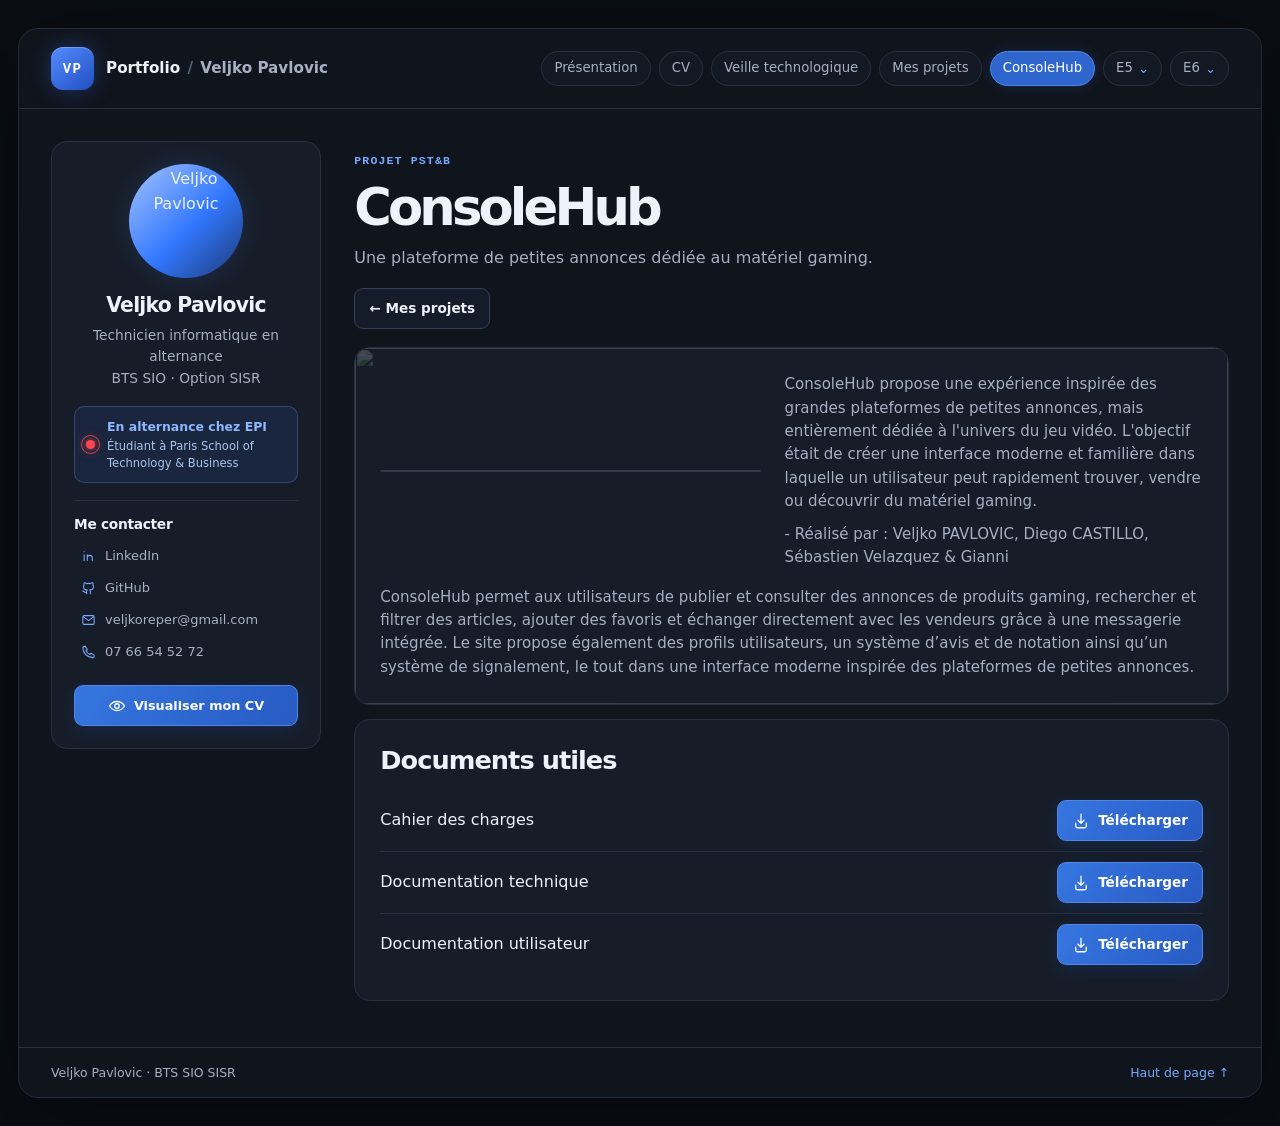
==== commit 247bf0e6: "Fix HTML structure and add CV modal functionality" ====
--- a/consolehub.html
+++ b/consolehub.html
@@ -35,24 +35,24 @@
       </div>
       <div class="status"><i></i><span><b>En alternance chez EPI</b><small>Étudiant à Paris School of Technology &amp; Business</small></span></div>
       <section class="contacts"><h3>Me contacter</h3><a href="https://www.linkedin.com/in/veljko-pavlovic-36444b308"><svg viewBox="0 0 24 24" width="18" height="18" aria-hidden="true" fill="none" stroke="currentColor" stroke-width="1.7" stroke-linecap="round" stroke-linejoin="round"><path d="M5 10v9m0-14v.1M10 19v-9m0 5a4 4 0 0 1 8 0v4"/></svg><span>LinkedIn</span></a><a href="https://github.com/Vpav2004"><svg viewBox="0 0 24 24" width="18" height="18" aria-hidden="true" fill="none" stroke="currentColor" stroke-width="1.7" stroke-linecap="round" stroke-linejoin="round"><path d="M9 19c-4 1-4-2-6-2m12 4v-4a3.5 3.5 0 0 0-1-2c3 0 6-1 6-5a4 4 0 0 0-1-3 4 4 0 0 0 0-3s-1-1-4 1a11 11 0 0 0-6 0C6 3 5 4 5 4a4 4 0 0 0 0 3 4 4 0 0 0-1 3c0 4 3 5 6 5a3.5 3.5 0 0 0-1 2v4"/></svg><span>GitHub</span></a><a href="mailto:veljkoreper@gmail.com"><svg viewBox="0 0 24 24" width="18" height="18" aria-hidden="true" fill="none" stroke="currentColor" stroke-width="1.7" stroke-linecap="round" stroke-linejoin="round"><rect x="3" y="5" width="18" height="14" rx="2"/><path d="m4 7 8 6 8-6"/></svg><span>veljkoreper@gmail.com</span></a><a href="tel:+33766545272"><svg viewBox="0 0 24 24" width="18" height="18" aria-hidden="true" fill="none" stroke="currentColor" stroke-width="1.7" stroke-linecap="round" stroke-linejoin="round"><path d="m7 3 3 5-2 2a13 13 0 0 0 6 6l2-2 5 3v2a2 2 0 0 1-2 2C10 21 3 14 3 5a2 2 0 0 1 2-2z"/></svg><span>07 66 54 52 72</span></a></section>
-      <a class="button primary cv-download" href="assets/documents/cv-veljko-pavlovic.pdf" download><svg viewBox="0 0 24 24" width="18" height="18" aria-hidden="true" fill="none" stroke="currentColor" stroke-width="1.7" stroke-linecap="round" stroke-linejoin="round"><path d="M12 3v12m-4-4 4 4 4-4M5 15v4a2 2 0 0 0 2 2h10a2 2 0 0 0 2-2v-4"/></svg> Télécharger mon CV</a>
+      <button class="button primary cv-download" type="button" data-cv-open aria-haspopup="dialog"><svg viewBox="0 0 24 24" width="18" height="18" aria-hidden="true" fill="none" stroke="currentColor" stroke-width="1.7" stroke-linecap="round" stroke-linejoin="round"><path d="M2 12s3.5-6 10-6 10 6 10 6-3.5 6-10 6S2 12 2 12Z"/><circle cx="12" cy="12" r="3"/></svg> Visualiser mon CV</button>
     </aside>
       <main id="contenu" tabindex="-1">
         <div class="page-heading"><p class="eyebrow">Projet PST&amp;B</p><h1>ConsoleHub</h1><p class="lede">Une plateforme de petites annonces dédiée au matériel gaming.</p><div class="actions"><a class="button ghost" href="mes-projets.html">← Mes projets</a></div></div>
     <section class="card detail-section console-intro" data-reveal>
       <img src="assets/media/illustration-dc05ee3cc.avif" alt="" decoding="async" class="scene-backdrop">
-      <div class="context-pair media-left"><div class="context-media"><figure class="media-tile"><img src="assets/media/illustration-bd08888b2.avif" alt="" decoding="async" loading="lazy"></figure></div><div class="prose"><div>+      <div class="context-pair media-left"><div class="context-media"><figure class="media-tile"><img src="assets/media/illustration-bd08888b2.avif" alt="" decoding="async" loading="lazy"></figure></div><div class="prose"><div>
 
-  <div><p>ConsoleHub propose une expérience inspirée des grandes plateformes de petites annonces, mais entièrement dédiée à l'univers du jeu vidéo. L'objectif était de créer une interface moderne et familière dans laquelle un utilisateur peut rapidement trouver, vendre ou découvrir du matériel gaming.</p></div>+  <div><p>ConsoleHub propose une expérience inspirée des grandes plateformes de petites annonces, mais entièrement dédiée à l'univers du jeu vidéo. L'objectif était de créer une interface moderne et familière dans laquelle un utilisateur peut rapidement trouver, vendre ou découvrir du matériel gaming.</p></div>
 
-</div><div>+</div><div>
 
-  <div><p>- Réalisé par : Veljko PAVLOVIC, Diego CASTILLO, Sébastien Velazquez &amp; Gianni</p></div>+  <div><p>- Réalisé par : Veljko PAVLOVIC, Diego CASTILLO, Sébastien Velazquez &amp; Gianni</p></div>
 
 </div></div></div>
-      <div class="prose"><div data-motion="mask">+      <div class="prose"><div data-motion="mask">
 
-  <div><p>ConsoleHub permet aux utilisateurs de publier et consulter des annonces de produits gaming, rechercher et filtrer des articles, ajouter des favoris et échanger directement avec les vendeurs grâce à une messagerie intégrée. Le site propose également des profils utilisateurs, un système d’avis et de notation ainsi qu’un système de signalement, le tout dans une interface moderne inspirée des plateformes de petites annonces.</p></div>+  <div><p>ConsoleHub permet aux utilisateurs de publier et consulter des annonces de produits gaming, rechercher et filtrer des articles, ajouter des favoris et échanger directement avec les vendeurs grâce à une messagerie intégrée. Le site propose également des profils utilisateurs, un système d’avis et de notation ainsi qu’un système de signalement, le tout dans une interface moderne inspirée des plateformes de petites annonces.</p></div>
 
 </div></div>
     </section>
@@ -61,5 +61,21 @@
     </div>
     <footer><span>Veljko Pavlovic · BTS SIO SISR</span><a href="#portfolio">Haut de page ↑</a></footer>
   </div>
+  <dialog class="cv-modal" id="cv-modal" aria-labelledby="cv-modal-title">
+    <div class="cv-modal-shell">
+      <header class="cv-modal-header">
+        <div class="cv-modal-heading"><span class="cv-modal-mark" aria-hidden="true">VP</span><div><h2 id="cv-modal-title">Mon CV</h2><p>Veljko Pavlovic · BTS SIO SISR</p></div></div>
+        <div class="cv-modal-actions" aria-label="Commandes du CV">
+          <button type="button" class="cv-modal-tool" data-cv-zoom="out" aria-label="Dézoomer" title="Dézoomer">−</button>
+          <output class="cv-modal-zoom" id="cv-zoom-value" aria-live="polite">100 %</output>
+          <button type="button" class="cv-modal-tool" data-cv-zoom="in" aria-label="Zoomer" title="Zoomer">+</button>
+          <a class="cv-modal-download" href="assets/documents/cv-veljko-pavlovic.pdf" download>Télécharger le CV <span aria-hidden="true">↓</span></a>
+          <button type="button" class="cv-modal-tool cv-modal-close" data-cv-close aria-label="Fermer la fenêtre" title="Fermer">×</button>
+        </div>
+      </header>
+      <div class="cv-modal-content"><iframe class="cv-modal-pdf" title="Aperçu du CV au format PDF" data-cv-src="assets/documents/cv-veljko-pavlovic.pdf" loading="lazy"></iframe></div>
+      <div class="cv-modal-footer">Si l'aperçu ne s'affiche pas, <a href="assets/documents/cv-veljko-pavlovic.pdf" target="_blank" rel="noopener">ouvrir le PDF dans un nouvel onglet</a>.</div>
+    </div>
+  </dialog>
 </body>
 </html>
--- a/style.css
+++ b/style.css
@@ -46,9 +46,9 @@
 .portrait img{width:100%;height:100%;object-fit:cover;object-position:55% 28%;border-radius:inherit}
 .profile h2{font-size:1.27rem;margin:0 0 7px}
 .profile p{color:var(--muted);font-size:.86rem}
-.status{display:flex;align-items:center;gap:10px;padding:11px;background:#152a2a;border:1px solid #24443d;border-radius:10px;color:var(--green);font-size:.78rem;line-height:1.4}
-.status i{width:7px;height:7px;flex:0 0 7px;border-radius:50%;background:var(--green);box-shadow:0 0 10px #65f7a885;animation:pulse 2.8s ease-in-out infinite}
-.status small{display:block;color:#9bbfb5;margin-top:3px;font-size:.72rem}
+.status{display:flex;align-items:center;gap:12px;padding:11px;background:rgba(47,102,206,.13);border:1px solid rgba(121,169,255,.25);border-radius:10px;color:#8db7ff;font-size:.78rem;line-height:1.4}
+.status i{position:relative;display:block;width:9px;height:9px;flex:0 0 9px;border-radius:50%;background:#ff454f;box-shadow:0 0 0 2px rgba(255,69,79,.15),0 0 12px rgba(255,69,79,.65);animation:status-pulse 2s ease-in-out infinite}.status i::after{content:"";position:absolute;inset:-5px;border:1.5px solid rgba(255,69,79,.8);border-radius:50%;animation:status-ring 2s ease-out infinite}
+.status small{display:block;color:#a9c4ed;margin-top:3px;font-size:.72rem}
 .contacts{border-top:1px solid var(--border);padding-top:15px}
 .contacts h3{margin:0 0 8px;font-size:.86rem}
 .contacts a{display:flex;align-items:center;gap:9px;padding:6px 7px;color:var(--muted);text-decoration:none;font-size:.81rem;overflow-wrap:anywhere;border-radius:7px}
@@ -190,6 +190,8 @@
 [data-reveal].waiting{opacity:0;transform:translateY(12px)}
 @keyframes enter{from{opacity:0;transform:translateY(5px)}to{opacity:1;transform:none}}
 @keyframes pulse{50%{opacity:.55}}
+@keyframes status-pulse{0%,100%{box-shadow:0 0 0 2px rgba(106, 190, 70, 0.15),0 0 9px rgba(137, 255, 69, 0.55)}50%{box-shadow:0 0 0 4px rgba(255,69,79,.22),0 0 18px rgba(255,69,79,.95)}}
+@keyframes status-ring{0%{transform:scale(.65);opacity:.9}75%,100%{transform:scale(1.7);opacity:0}}
 .boot{position:fixed;inset:0;z-index:20;display:grid;place-items:center;padding:20px;background:radial-gradient(ellipse at center,#16243c,#090c13 65%);transition:opacity .25s}
 .boot.closing{opacity:0;pointer-events:none}
 .boot-window{width:min(100%,595px);border:1px solid #34496b;border-radius:14px;background:#101723;box-shadow:0 25px 80px #000a;overflow:hidden}
